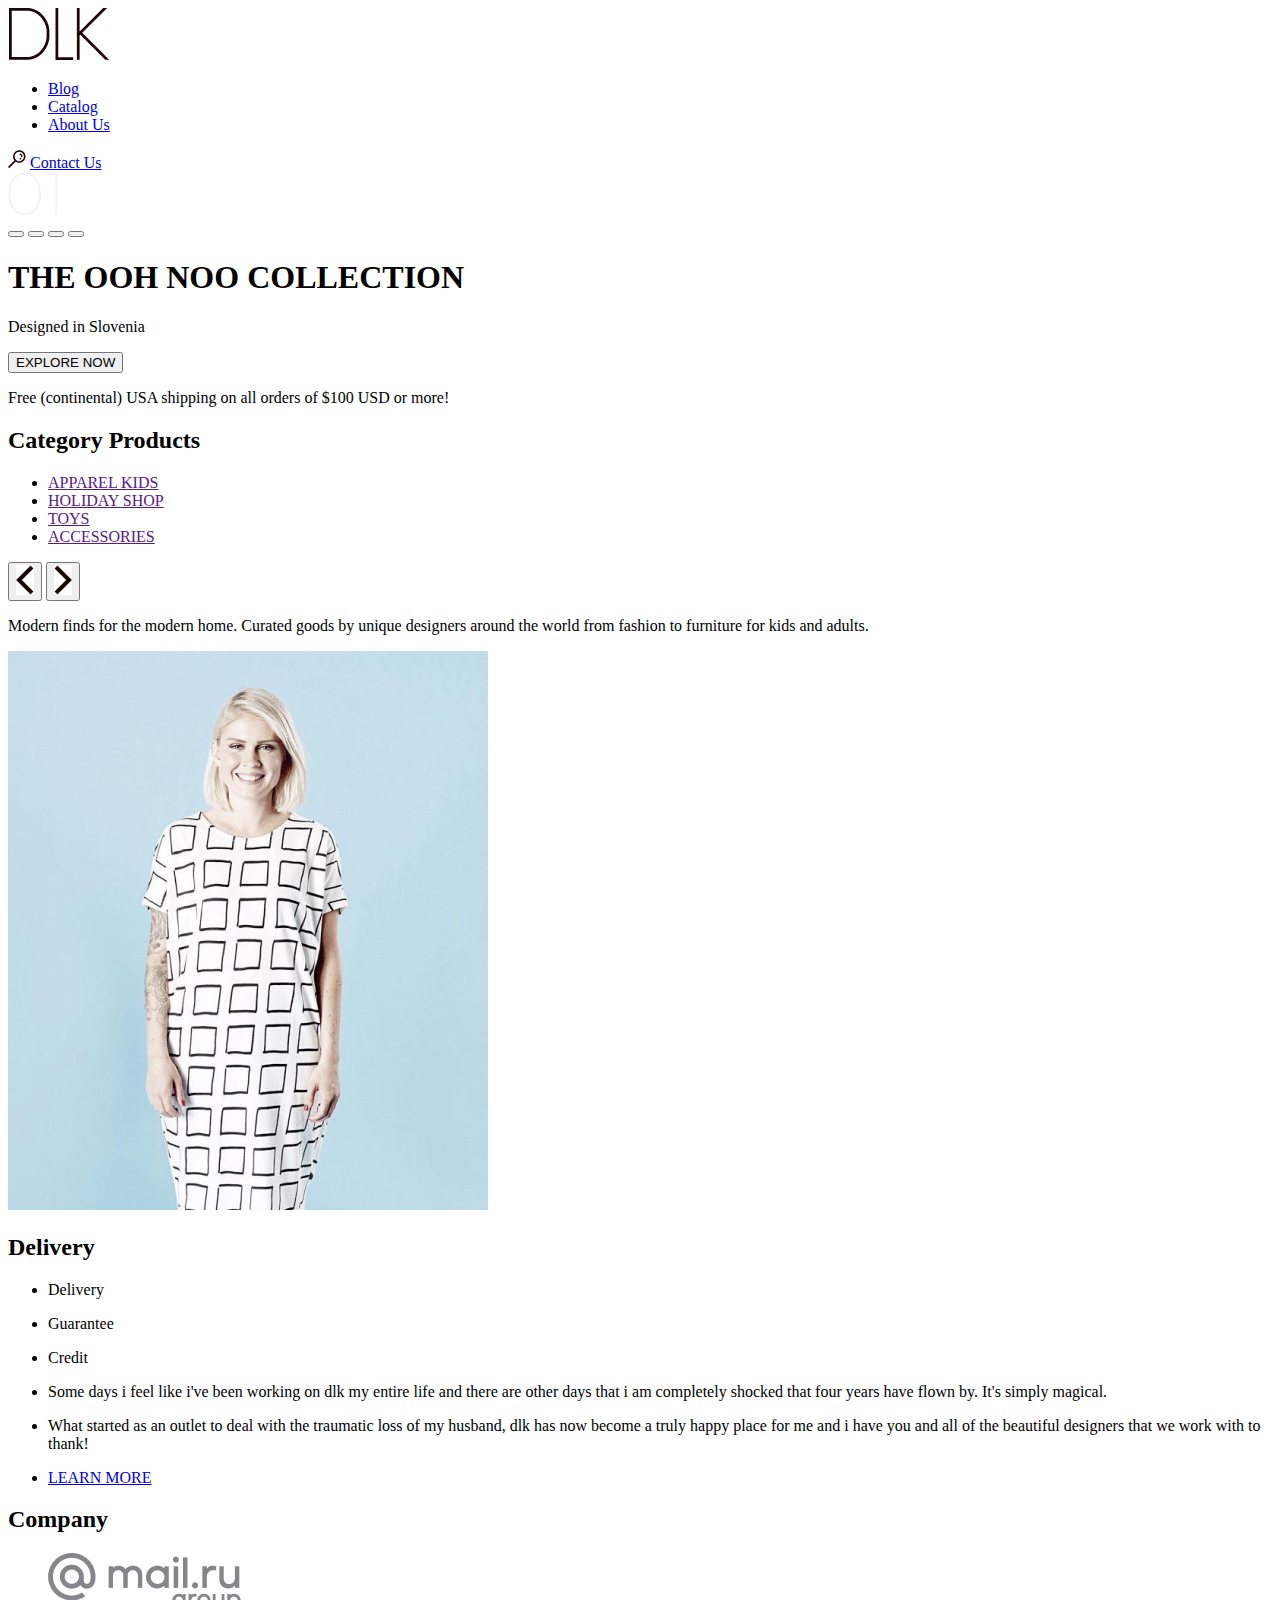
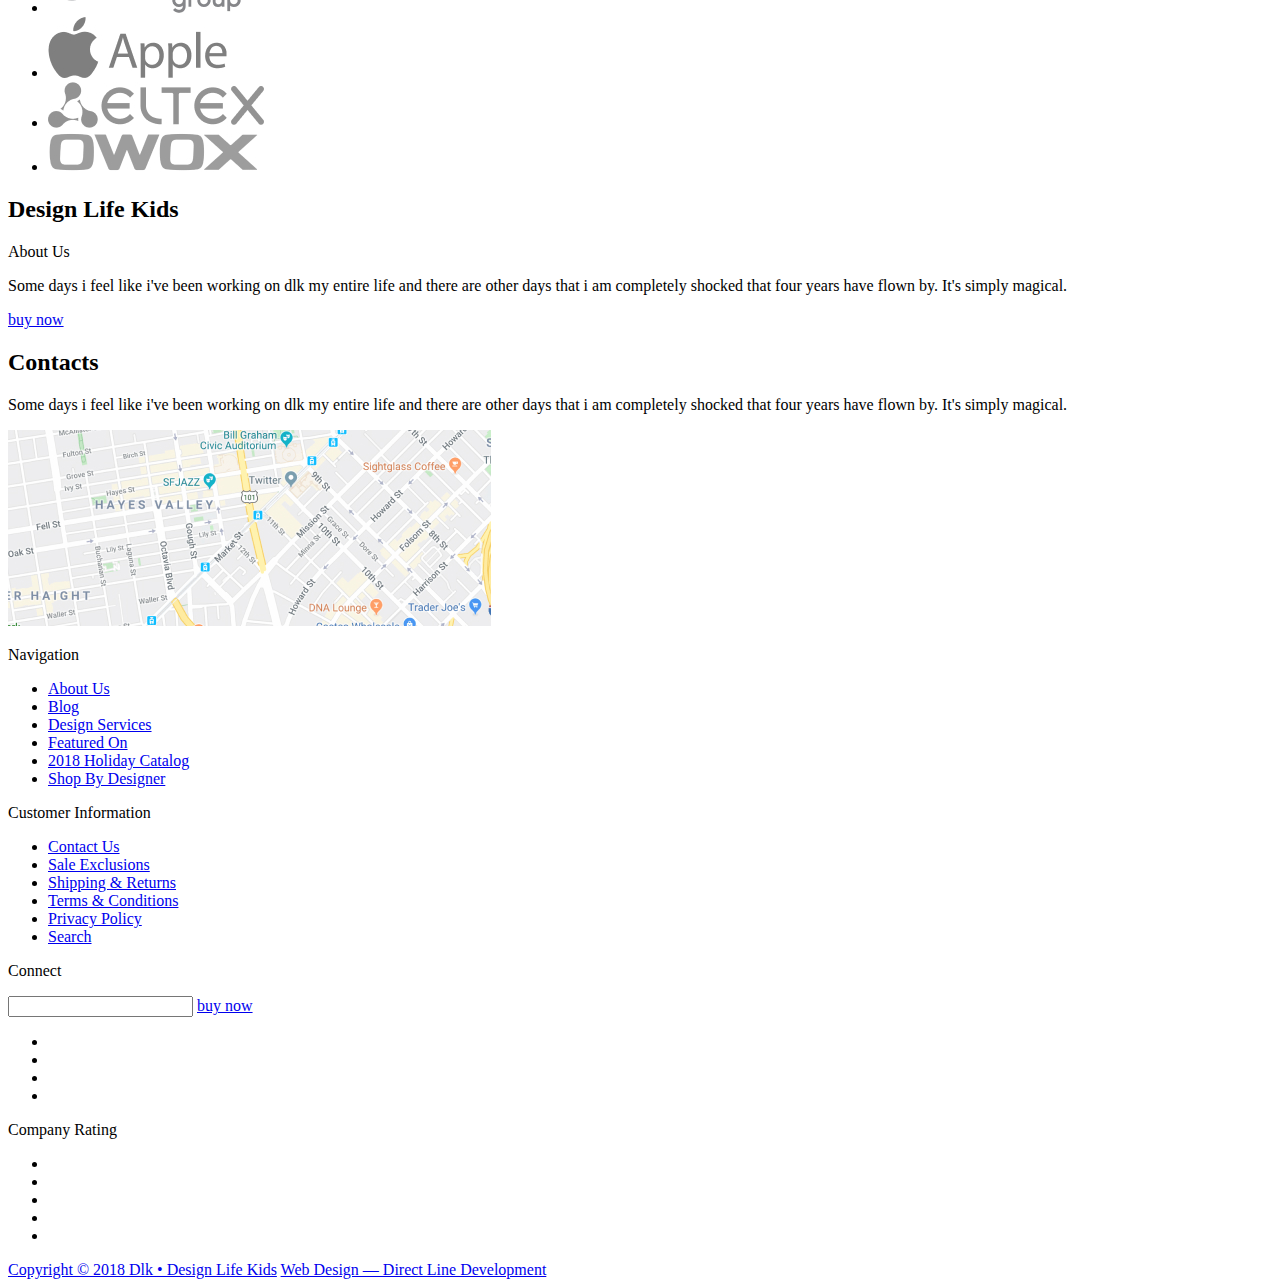
==== index.html @ 4f5c04a7 "Add HW" ====
<!DOCTYPE html>
<html lang="en">
<head>
    <meta charset="UTF-8">
    <meta http-equiv="X-UA-Compatible" content="IE=edge">
    <meta name="viewport" content="width=device-width, initial-scale=1.0">
    <title>Document</title>
</head>
<body>
    <header>
        <img src="images/header/logo.jpg" alt="">
        <nav>
            <ul>
                <li>
                    <a href="#">Blog</a>
                </li>
                <li>
                    <a href="#">Catalog</a>
                </li>
                <li>
                    <a href="#">About Us</a>
                </li>
            </ul>
        </nav>
        <img src="images/header/find.jpg" alt="">
        <a href="#">Contact  Us</a>
    </header>
    <main>
        <section class="banner">
            <img src="images/banner/01.jpg" alt="">
            <div class="rectangule"> 
                <button></button>
                <button></button>
                <button></button>
                <button></button>
            </div>
            <h1>THE OOH NOO COLLECTION</h1>
            <p>Designed in Slovenia</p>
            <button class="button">EXPLORE NOW</button>
            <p>Free (continental) USA shipping on all orders of $100 USD or more!</p>
        </section>
        <section class="slider">
            <h2>Category Products</h2>
            <nav>
                <ul>
                    <li>                       
                        <a href="">APPAREL KIDS</a>
                    </li>
                    <li>
                        <a href="">HOLIDAY SHOP</a>
                    </li>
                    <li>
                        <a href="">TOYS</a>
                    </li>
                    <li>
                        <a href="">ACCESSORIES</a>
                    </li>
                </ul>
            </nav>
            <button><img src="images/categoryproducts/vector1.jpg" alt=""></button>
            <button><img src="images/categoryproducts/vector2.jpg" alt=""></button>
            <p>Modern finds for the modern home.
            Curated goods by unique designers around
            the world from fashion to furniture for kids
            and adults.</p>
        </section>        
        <section class="history">
            <div>
                <img src="images/delivery.jpg" alt="">
                <h2>Delivery</h2>
                <ul>
                    <li>
                        <p>Delivery</p>
                    </li>
                    <li>
                        <p>Guarantee</p>
                    </li>
                    <li>
                        <p>Credit</p>
                    </li>
                    <li>
                        <p>Some days i feel like i've been working 
                            on dlk my entire life and there are other 
                            days that i am completely shocked that four 
                            years have flown by. It's simply magical.</p>
                    </li>
                    <li>
                        <p>What started as an outlet to deal  with 
                            the traumatic loss of my husband, dlk has 
                            now become a truly happy place for me and i 
                            have you and all of the beautiful designers 
                            that we work with to thank!</p>
                    </li>
                    <li>
                        <a href="#" class="button">LEARN MORE</a> 
                    </li>
                </ul>   
            </div>
        </section>               
        <section class="company">
            <h2 class="hidden">Company</h2>
            <ul>
                <li>
                    <img src="images/brand/brand1.jpg" alt="">
                </li>
                <li>
                    <img src="images/brand/brand2.jpg" alt="">
                </li>
                <li>
                    <img src="images/brand/brand3.jpg" alt="">
                </li>
                <li>
                    <img src="images/brand/brand4.jpg" alt="">
                </li>
            </ul>
        </section>       
        <section class="information">
            <div>
                <h2>Design Life Kids</h2>
                <p>About Us</p>
                <p>Some days i feel like i've been working on 
                    dlk my entire life and there are other days 
                    that i am completely shocked that four years 
                    have flown by. It's simply magical.</p>
                <a href="#" class="button">buy now</a>   
            </div>
            <div>
                <h2>Contacts</h2>
                <p>Some days i feel like i've been working on dlk 
                    my entire life and there are other days that i 
                    am completely shocked that four years have flown 
                    by. It's simply magical.</p>
                    <img src="images/map.jpg" alt="">
            </div>
        </section> 
    </main>
    <footer>
        <div>
            <p>Navigation</p>
            <ul>
                <li>
                    <a href="#">About Us</a>
                </li>
                <li>
                    <a href="#">Blog</a>
                </li>
                <li> 
                    <a href="#">Design Services</a>
                </li>
                <li> 
                    <a href="#">Featured On</a>
                </li>
                <li> 
                    <a href="#">2018 Holiday Catalog</a>
                </li>
                <li> 
                    <a href="#">Shop By Designer</a>
                </li>
            </ul>
            <p>Customer Information</p>
            <ul>
                <li> 
                    <a href="#">Contact Us</a>
                </li>
                <li> 
                    <a href="#">Sale Exclusions</a>
                </li>
                <li> 
                    <a href="#">Shipping & Returns</a>
                </li>
                <li> 
                    <a href="#">Terms & Conditions</a>
                </li>
                <li> 
                    <a href="#">Privacy Policy</a>
                </li>
                <li> 
                    <a href="#">Search</a>
                </li>
            </ul>            
            <p>Connect</p>
            <input type="email" name="#" id="#">
            <a href="#" class="button">buy now</a>
            <ul>
                <li>
                    <img src="" alt="">
                </li>
                <li>
                    <img src="" alt="">
                </li>
                <li>
                    <img src="" alt="">
                </li>
                <li>
                    <img src="" alt="">
                </li>
            </ul>
        </div>
        <div>
            <p>Company Rating</p>
            <ul>
                <li>
                    <img src="" alt="">
                </li>
                <li>
                    <img src="" alt="">
                </li>
                <li>
                    <img src="" alt="">
                </li>
                <li>
                    <img src="" alt="">
                </li>
                <li>
                    <img src="" alt="">
                </li>
            </ul>
            <a href="#">Copyright © 2018 Dlk • Design Life Kids</a>
            <a href="#">Web Design — Direct Line Development</a>
        </div>
    </footer>
</body>
</html>
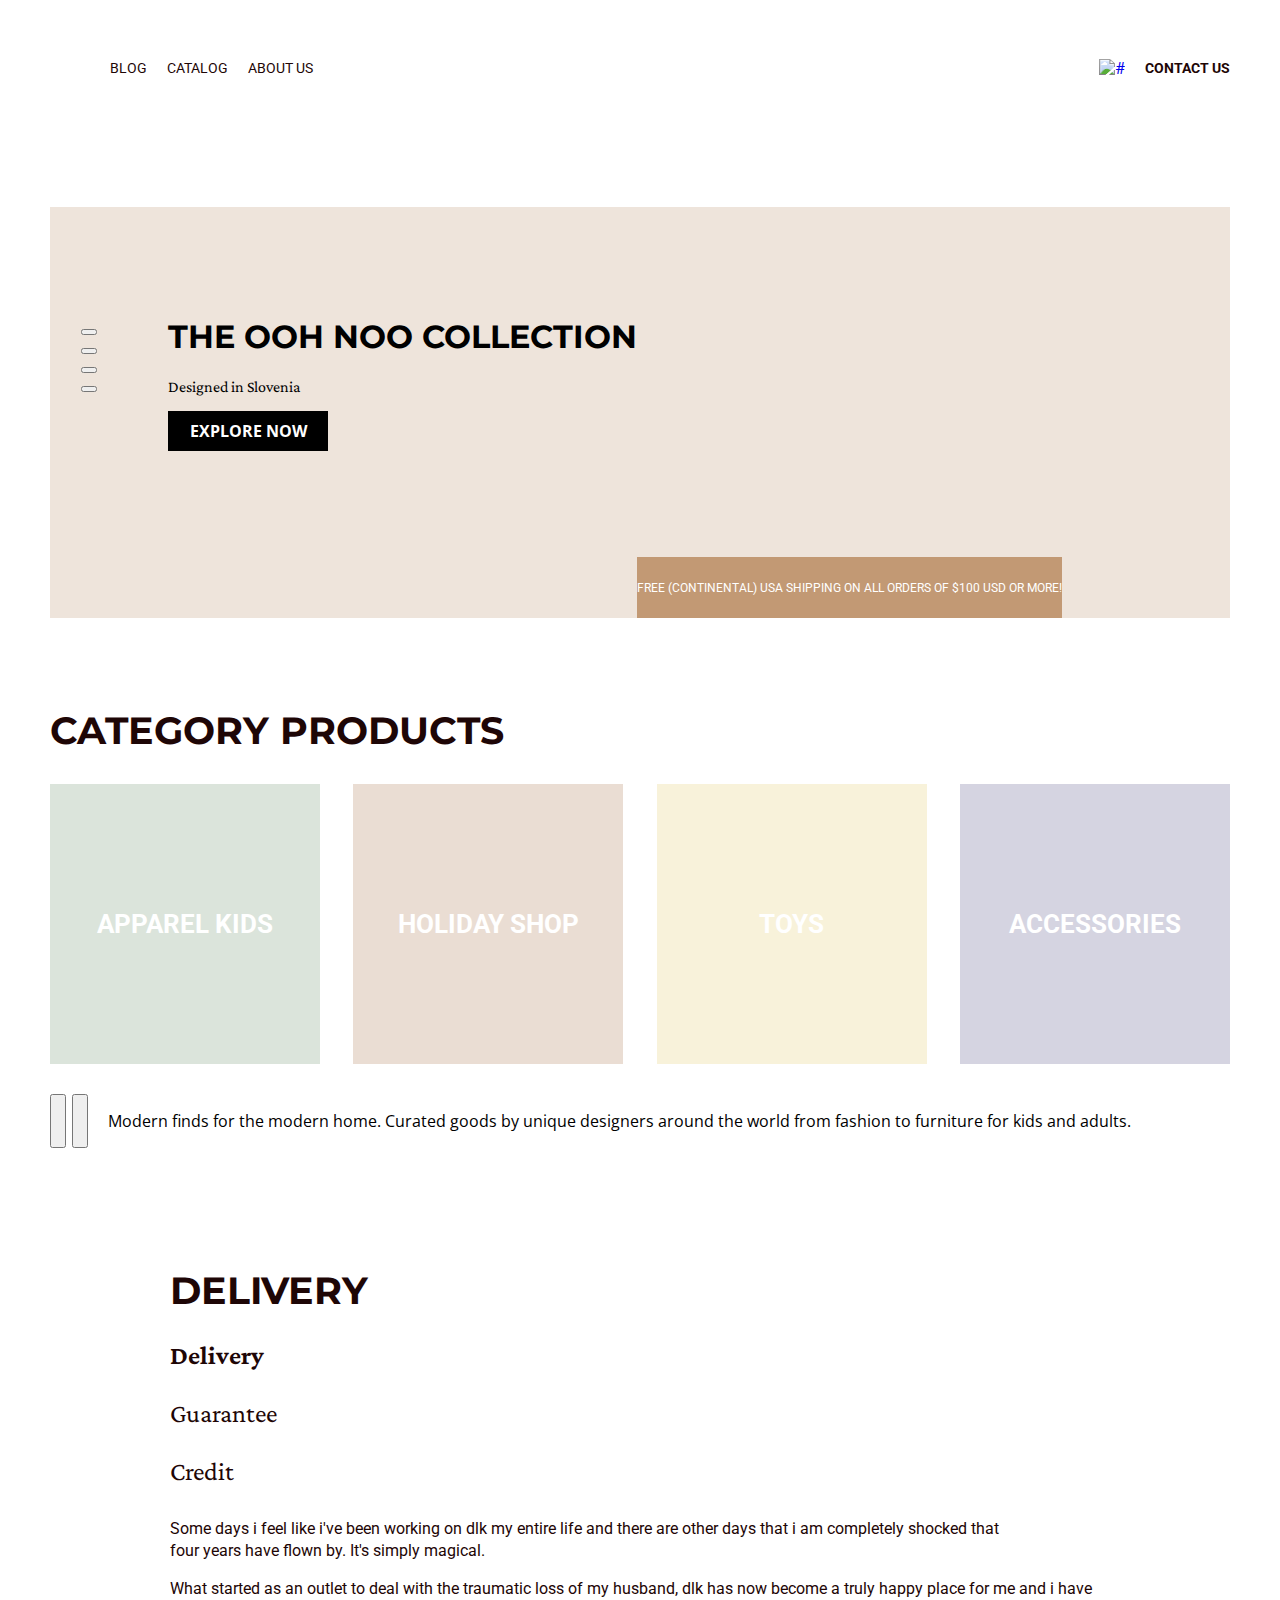
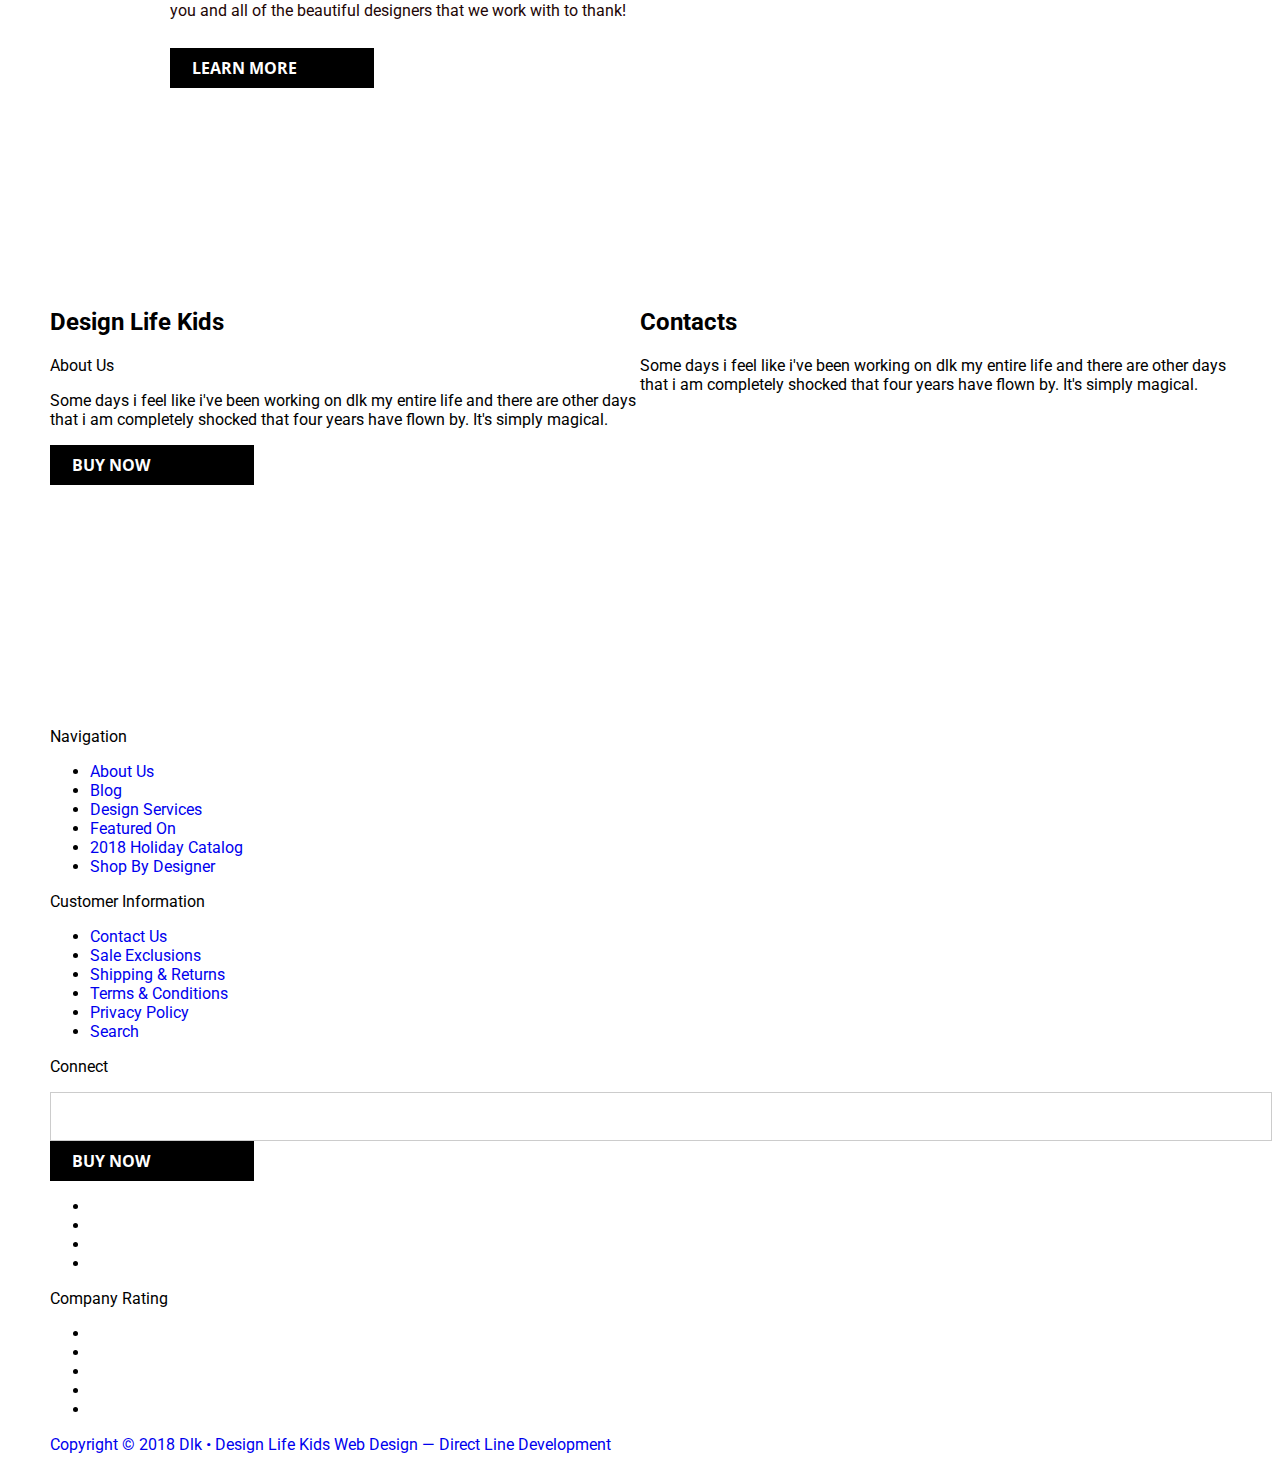
==== commit 18264550: "home10.03.2022" ====
--- a/index.html
+++ b/index.html
@@ -5,86 +5,100 @@
     <meta http-equiv="X-UA-Compatible" content="IE=edge">
     <meta name="viewport" content="width=device-width, initial-scale=1.0">
     <title>Document</title>
+    <link rel="preconnect" href="https://fonts.googleapis.com">
+    <link rel="preconnect" href="https://fonts.gstatic.com" crossorigin>
+    <link href="https://fonts.googleapis.com/css2?family=Crimson+Pro:ital,wght@1,400;1,700&family=Montserrat:wght@600;700&family=Open+Sans:wght@400;700&family=Roboto&display=swap" rel="stylesheet">
+    <link rel="stylesheet" href="css/common.css">
+    <link rel="stylesheet" href="css/style.css">
 </head>
 <body>
-    <header>
-        <img src="images/header/logo.jpg" alt="">
+    <header class="header container">
+        <img src="images/header/logo.png" alt="">
         <nav>
-            <ul>
-                <li>
-                    <a href="#">Blog</a>
-                </li>
-                <li>
-                    <a href="#">Catalog</a>
-                </li>
-                <li>
-                    <a href="#">About Us</a>
+            <ul class="header__nav undotted">
+                <li>
+                    <a href="blog.html" class="header__link-1">Blog</a>
+                </li>
+                <li>
+                    <a href="catalog.html" class="header__link-1">Catalog</a>
+                </li>
+                <li>
+                    <a href="#" class="header__link-1">About Us</a>
                 </li>
             </ul>
         </nav>
-        <img src="images/header/find.jpg" alt="">
-        <a href="#">Contact  Us</a>
+        <a href="#"><img src="images/header/search.png" alt="#" class="header__look"></a>
+        <a href="contact.html" class="header__link-2">Contact  Us</a>
     </header>
-    <main>
+
+    <main class="container">
         <section class="banner">
-            <img src="images/banner/01.jpg" alt="">
-            <div class="rectangule"> 
-                <button></button>
-                <button></button>
-                <button></button>
-                <button></button>
-            </div>
-            <h1>THE OOH NOO COLLECTION</h1>
-            <p>Designed in Slovenia</p>
-            <button class="button">EXPLORE NOW</button>
-            <p>Free (continental) USA shipping on all orders of $100 USD or more!</p>
-        </section>
-        <section class="slider">
-            <h2>Category Products</h2>
             <nav>
-                <ul>
-                    <li>                       
-                        <a href="">APPAREL KIDS</a>
-                    </li>
-                    <li>
-                        <a href="">HOLIDAY SHOP</a>
-                    </li>
-                    <li>
-                        <a href="">TOYS</a>
-                    </li>
-                    <li>
-                        <a href="">ACCESSORIES</a>
-                    </li>
+                <ul class='banner__nav undotted'>
+                    <li><button class="header__button-1"></button></li>
+                    <li><button class="header__button-1"></button></li>
+                    <li><button class="header__button-1"></button></li>
+                    <li><button class="header__button-1"></button></li>
                 </ul>
             </nav>
-            <button><img src="images/categoryproducts/vector1.jpg" alt=""></button>
-            <button><img src="images/categoryproducts/vector2.jpg" alt=""></button>
-            <p>Modern finds for the modern home.
-            Curated goods by unique designers around
-            the world from fashion to furniture for kids
-            and adults.</p>
-        </section>        
+            <div class="banner__front">
+                <h1 class="banner_title">THE OOH NOO COLLECTION</h1>
+                <p class="banner_text">Designed in Slovenia</p>
+                <button class="button">EXPLORE NOW</button>
+            </div>
+            <div class=banner__info>
+                <p>Free (continental) USA shipping on all orders of $100 USD or more!</p>
+            </div>
+            <img src="images/index/banner/monster.png" alt="">
+        </section>
+        <section class="categories">
+            <h2 class="categories__title">Category Products</h2>
+            <nav>
+                <ul class="categories__nav undotted">
+                    <li class="categories__item1">                       
+                        <a href="">APPAREL KIDS</a>
+                    </li>
+                    <li class="categories__item2">
+                        <a href="">HOLIDAY SHOP</a>
+                    </li>
+                    <li class="categories__item3">
+                        <a href="">TOYS</a>
+                    </li>
+                    <li class="categories__item4">
+                        <a href="">ACCESSORIES</a>
+                    </li>
+                </ul>
+            </nav>
+            <div class='categories__button'>
+                <button class='categories_button1'><img src="" alt=""></button>
+                <button class='categories_button1'><img src="" alt=""></button>
+                <p class='categories_text'>Modern finds for the modern home.
+                Curated goods by unique designers around
+                the world from fashion to furniture for kids
+                and adults.</p>
+            </div>
+        </section>
         <section class="history">
-            <div>
-                <img src="images/delivery.jpg" alt="">
-                <h2>Delivery</h2>
-                <ul>
-                    <li>
+            <img src="images/delivery/women.jpg" alt="">
+            <div class="history__text">
+                <h2 class="history_h1">Delivery</h2>
+                <ul class="undotted">
+                    <li class="histore_brief1">
                         <p>Delivery</p>
                     </li>
-                    <li>
+                    <li class="histore_brief">
                         <p>Guarantee</p>
                     </li>
-                    <li>
+                    <li class="histore_brief">
                         <p>Credit</p>
                     </li>
-                    <li>
+                    <li class="histore_text1">
                         <p>Some days i feel like i've been working 
                             on dlk my entire life and there are other 
                             days that i am completely shocked that four 
                             years have flown by. It's simply magical.</p>
                     </li>
-                    <li>
+                    <li class="histore_text2">
                         <p>What started as an outlet to deal  with 
                             the traumatic loss of my husband, dlk has 
                             now become a truly happy place for me and i 
@@ -96,24 +110,24 @@
                     </li>
                 </ul>   
             </div>
-        </section>               
+        </section>                       
         <section class="company">
             <h2 class="hidden">Company</h2>
-            <ul>
-                <li>
-                    <img src="images/brand/brand1.jpg" alt="">
-                </li>
-                <li>
-                    <img src="images/brand/brand2.jpg" alt="">
-                </li>
-                <li>
-                    <img src="images/brand/brand3.jpg" alt="">
-                </li>
-                <li>
-                    <img src="images/brand/brand4.jpg" alt="">
-                </li>
-            </ul>
-        </section>       
+            <ul class=" company_li undotted">
+                <li>
+                    <img src="images/company/brand1.png" alt="">
+                </li>
+                <li>
+                    <img src="images/company/brand2.png" alt="">
+                </li>
+                <li>
+                    <img src="images/company/brand3.png" alt="">
+                </li>
+                <li>
+                    <img src="images/company/brand4.png" alt="">
+                </li>
+            </ul>
+        </section>
         <section class="information">
             <div>
                 <h2>Design Life Kids</h2>
@@ -130,11 +144,10 @@
                     my entire life and there are other days that i 
                     am completely shocked that four years have flown 
                     by. It's simply magical.</p>
-                    <img src="images/map.jpg" alt="">
             </div>
         </section> 
     </main>
-    <footer>
+    <footer class="container">
         <div>
             <p>Navigation</p>
             <ul>
--- a/css/common.css
+++ b/css/common.css
@@ -0,0 +1,225 @@
+/*Шривт для всего наборного шрифта на всей странице, лекция 4, где то в начале, 
+сайт: https://fonts.google.com/specimen/Robotohttps://fonts.google.com/specimen/Roboto , 
+смотрим всё что нужно выбираем и добавляем html d html, а графу css в css, в (*) - в основном 
+текст наборного шрифта, а в классы отдельные индивидумы  */
+* {
+    font-family: 'Roboto', sans-serif;
+}
+
+/* выравнивает всё по середине, на определённом растоянии*/
+.container {
+    max-width: 1180px;
+    width: 100%;
+    margin: 0 auto;
+}
+
+/* на сылках убрать подчёркивания */
+a {
+    text-decoration: none;
+}
+
+/* списки (liшки) без точек и вообще оформление списков */
+.undotted {
+    list-style-type: none;
+    padding: 0;
+    margin: 0;
+}
+
+
+  /* button */
+.button {
+    font-family: 'Open Sans', sans-serif;
+    font-weight: bold;
+    font-size: 16px;
+    line-height: 22px;
+    text-transform: uppercase;
+    color: #FFFFFF;
+    background: #000000;
+    display: flex;
+    padding: 9px 22px;
+    max-width: 160px;
+    text-align: center;
+    text-decoration: none;
+    border: none;
+    cursor: pointer;
+    width: 100%;
+    white-space: nowrap;
+}
+
+.button:hover {
+    background: #C29974;
+}
+
+.button:active {
+    background: #CFAF91;
+}
+
+.button:disabled {
+    background: #C7C1C1;
+}
+
+
+
+
+/* header */
+.header {
+    display: flex;
+    align-items: center;
+    padding: 50px 0 40px;
+}
+
+.header nav {
+    margin: 0 auto 0 60px;
+}
+
+.header__nav {
+    display: flex;
+}
+
+.header__link-1, 
+.header__link-2 {
+    font-size: 14px;
+    line-height: 19px;
+    color: #1E0606;
+    text-transform: uppercase;
+}
+
+.header__link-1 {
+    margin-right: 20px;
+}
+
+.header__link-2 {
+    margin-left: 20px;
+    font-weight: bold;
+}
+
+
+
+
+
+
+
+
+
+
+
+
+
+/* breadcrumb */
+.breadcrumbs {
+    padding: 15px 110px;
+    background-color: #fff;
+}
+
+.breadcrumbs li {
+    display: inline;
+    font-size: 18px;
+}
+
+.breadcrumbs li {
+    font-family: Crimson Text;
+    font-style: italic;
+    font-weight: normal;
+    font-size: 20px;
+    line-height: 25px;
+    text-transform: capitalize;
+    color: #8f8383;
+}
+
+.breadcrumbs li a {
+    font-family: Crimson Text;
+    font-style: italic;
+    font-weight: normal;
+    font-size: 20px;
+    line-height: 25px;
+    color: #1E0606;
+    text-decoration: none;
+}
+
+
+
+
+
+
+
+
+
+/* CONTACT */
+.undotted {
+    list-style-type: none;
+    padding: 0;
+    margin: 0;
+}
+
+.hidden {
+    font-size: 0;
+    line-height: 0;
+}
+
+fieldset {
+    border: none;
+    padding: 0;
+    margin: 0;
+}
+
+input,
+textarea {
+    border: 1px solid #cccccc;
+    background: transparent;
+    font-size: 18px;
+    line-height: 25px;  
+    padding: 11px 20px;
+    resize: none;
+    width: 100%;
+}
+
+label {
+    font-size: 14px;
+    line-height: 19px;
+    color: #1E0606;
+    margin-bottom: 3px;
+}
+
+.input-color::placeholder {
+    color: #1E0606;
+}
+
+.field_2-column {
+    display: flex;
+    justify-content: space-between;
+}
+
+.field_2-column .label-wrapper input {
+    max-width: 200px;
+}
+
+.label-wrapper {
+    display: flex;
+    flex-direction: column;
+}
+
+input[type="checbox"] {
+    display: none;
+}
+
+.checkbox__list {
+    display: flex;
+    margin: 20px 0;
+}    
+
+.checkbox-label {
+    padding-left: 35px;
+    margin-right: 20px;
+    position: relative;
+}
+
+.checkbox-label:before {
+    content: '';
+    display: block;
+    position: absolute;
+    width: 19px;
+    height: 19px;
+    border: 2px solid #C29974;
+    background: transparent;
+}
+
--- a/css/style.css
+++ b/css/style.css
@@ -0,0 +1,195 @@
+/* баннер */
+.banner {
+    background: #EEE4DB;
+    z-index: 1;
+    margin-top: 89px;
+    height: 411px;
+    display: flex;
+    align-items: flex-start;
+}
+
+.banner__nav {
+    padding-left: 31px;
+    padding-top: 110px;
+}
+.banner__front {
+    padding-left: 71px;
+    padding-top: 89px;
+    z-index: 2;
+}
+
+.banner_title {
+    font-family: 'Montserrat', sans-serif;
+}
+
+.banner_text {
+    font-family: 'Crimson Pro', serif;
+}
+
+.banner img {
+    align-self: flex-end;
+    justify-content: flex-end;
+    padding-bottom: 10px;
+    padding-right: 100px;
+    z-index: 3;
+}
+
+.banner__nav {
+    border: none;
+    background: none;
+}
+
+.banner__info {
+    font-family: 'Open Sans', sans-serif;
+    align-self: flex-end;
+    justify-content: center;
+    background: #c29974;
+    height: 39px;
+    left: 110px;
+    color: #FFFFFF;
+    font-size: 12px;
+    line-height: 16px;
+    text-align: center;
+    text-transform: uppercase;
+    padding: 11px 0 11px;
+    z-index: 4;
+}
+
+/* категории продуктов */
+
+.categories__title {
+    font-family: 'Montserrat', sans-serif;
+    font-weight: bold;
+    font-size: 38px;
+    line-height: 46px;
+    text-transform: uppercase;
+    color: #1E0606;
+    margin: 90px 0 30px;
+}
+
+.categories__nav {
+    display: flex;
+    justify-content: space-between;
+    margin-bottom: 30px;
+}
+
+.categories__nav li{
+    font-family: 'Montserrat', sans-serif;
+    height: 280px;
+    width: 270px;
+    display: flex;
+    justify-content: center;
+    align-items: center;
+}
+
+.categories__nav a{
+    padding: 15%;
+    font-weight: bold;
+    font-size: 26px;
+    line-height: 32px;
+    text-align: center;
+    text-transform: uppercase;
+    color: #FFFFFF;
+}
+
+.categories__item1 {
+    background: url('../images/index/category/catrgory1.png') center no-repeat #DBE4DB;
+}
+
+.categories__item2 {
+    background: url('../images/index/category/catrgory2.png') center no-repeat #EADDD3;
+}
+
+.categories__item3 {
+    background: url('../images/index/category/catrgory3.png') center no-repeat #F8F2DA;
+}
+
+.categories__item4 {
+    background: url('../images/index/category/catrgory4.png') center no-repeat #D5D4E1;
+}
+
+.categories__button {
+    display: flex;
+    justify-content: flex-start;
+    margin-bottom: 90px;
+}
+
+.categories_button1 {
+    margin-right: 6px;
+}
+
+.categories_text {
+    font-family: 'Open Sans', sans-serif;
+    margin-left: 14px;
+}
+
+/* История */
+.history {
+    display: flex;
+    justify-content: flex-start;
+    margin-bottom: 90px;
+}
+
+.history__text {
+    font-family: 'Open Sans', sans-serif;
+    margin-left: 120px;
+}
+
+.history_h1 {
+    font-family: 'Montserrat', sans-serif;
+    font-weight: bold;
+    font-size: 38px;
+    line-height: 46px;
+    text-transform: uppercase;
+    color: #1E0606;
+    margin-top: 30px;
+    margin-bottom: 17px;
+}
+
+.histore_brief p,
+.histore_brief1 p {
+    font-family: 'Crimson Pro', serif;
+    font-weight: normal;
+    font-size: 26px;
+    line-height: 32px;
+    color: #1E0606;
+    margin-bottom: 22px;
+}
+
+.histore_brief1 p{
+    font-weight: bold
+}
+
+.histore_text1,
+.histore_text2 {
+    font-weight: normal;
+    font-size: 16px;
+    line-height: 22px;
+    color: #1E0606;
+    
+}
+
+.histore_text1 {
+    margin-top: 30px;
+    padding: 0 21% 0 0;
+}
+
+.histore_text2 {
+    margin-top: 15px;
+    margin-bottom: 26px;
+    padding: 0 135px 0 0;
+}
+
+/* компании */
+.company_li {
+    display: flex;
+    justify-content: space-between;
+    margin-bottom: 91px;
+}
+
+/* информация */
+.information {
+    display: flex;
+    justify-content: space-between;
+    margin-bottom: 242px;
+}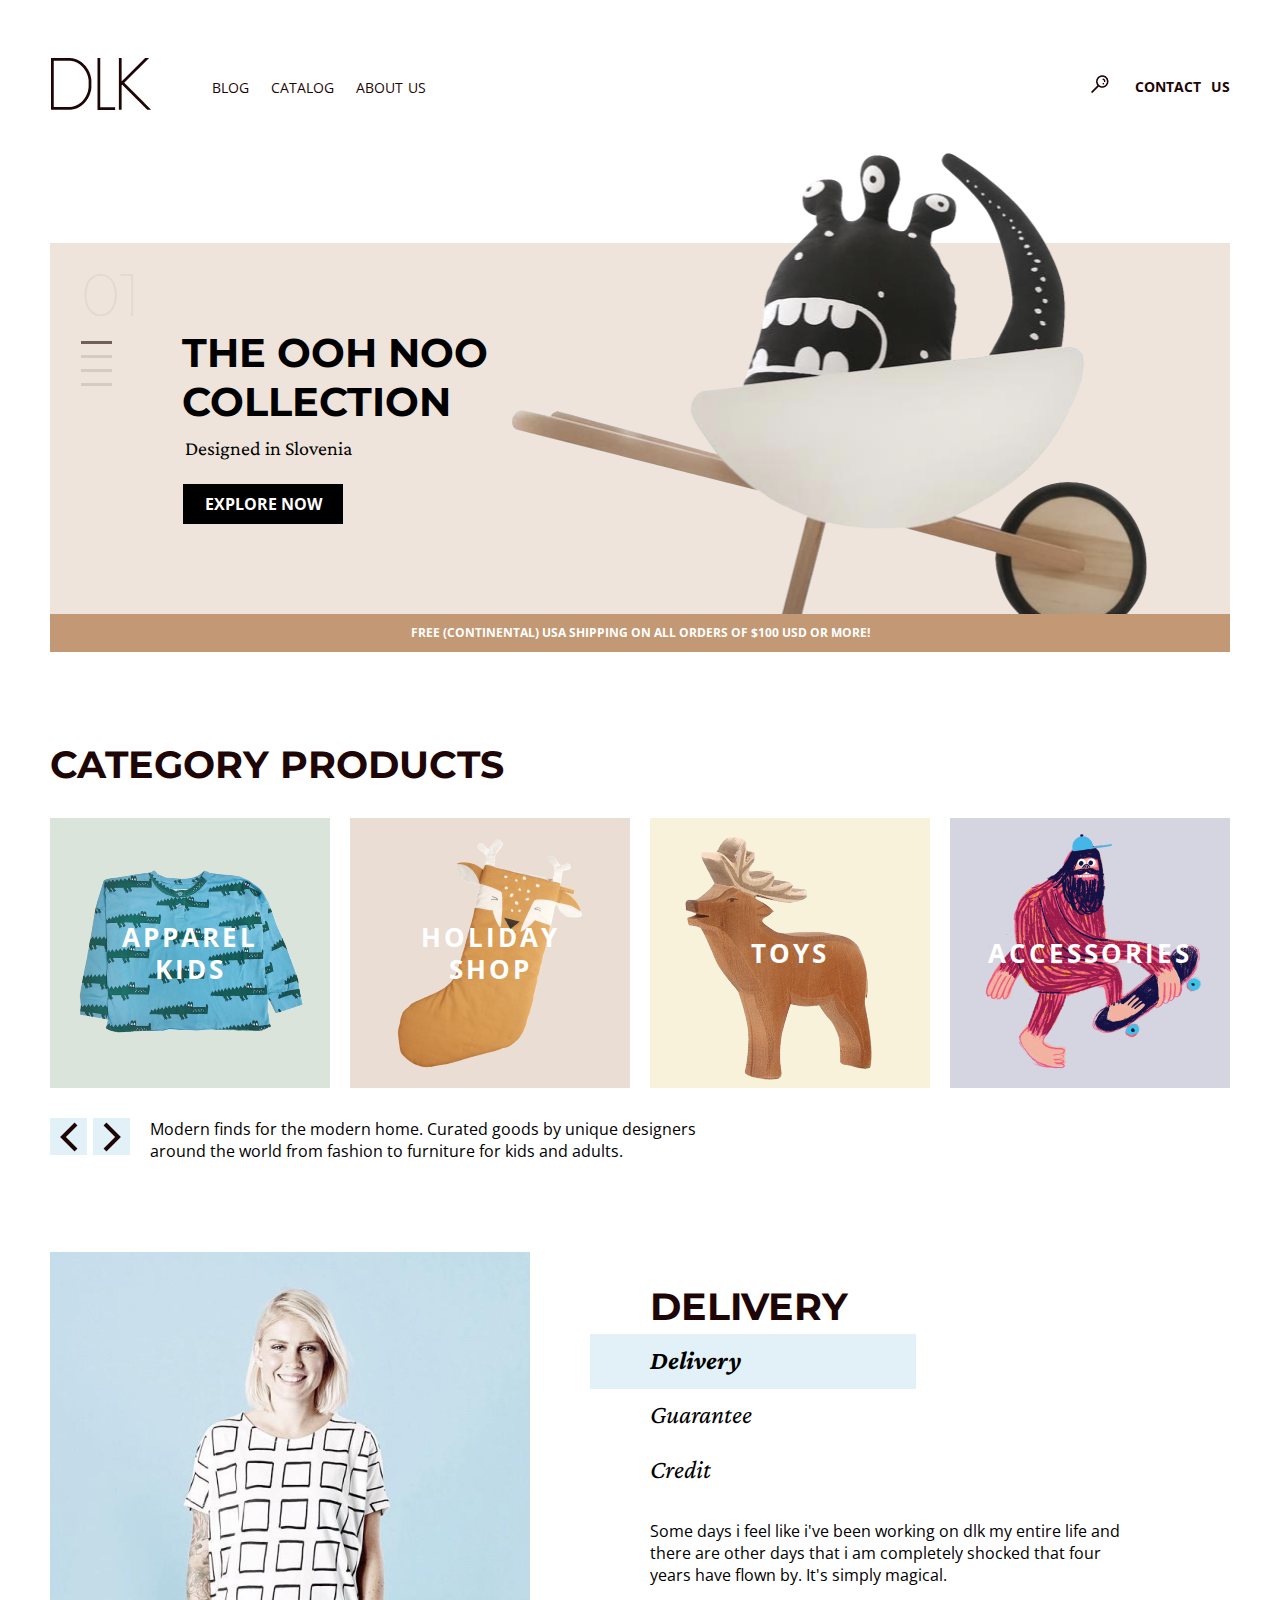
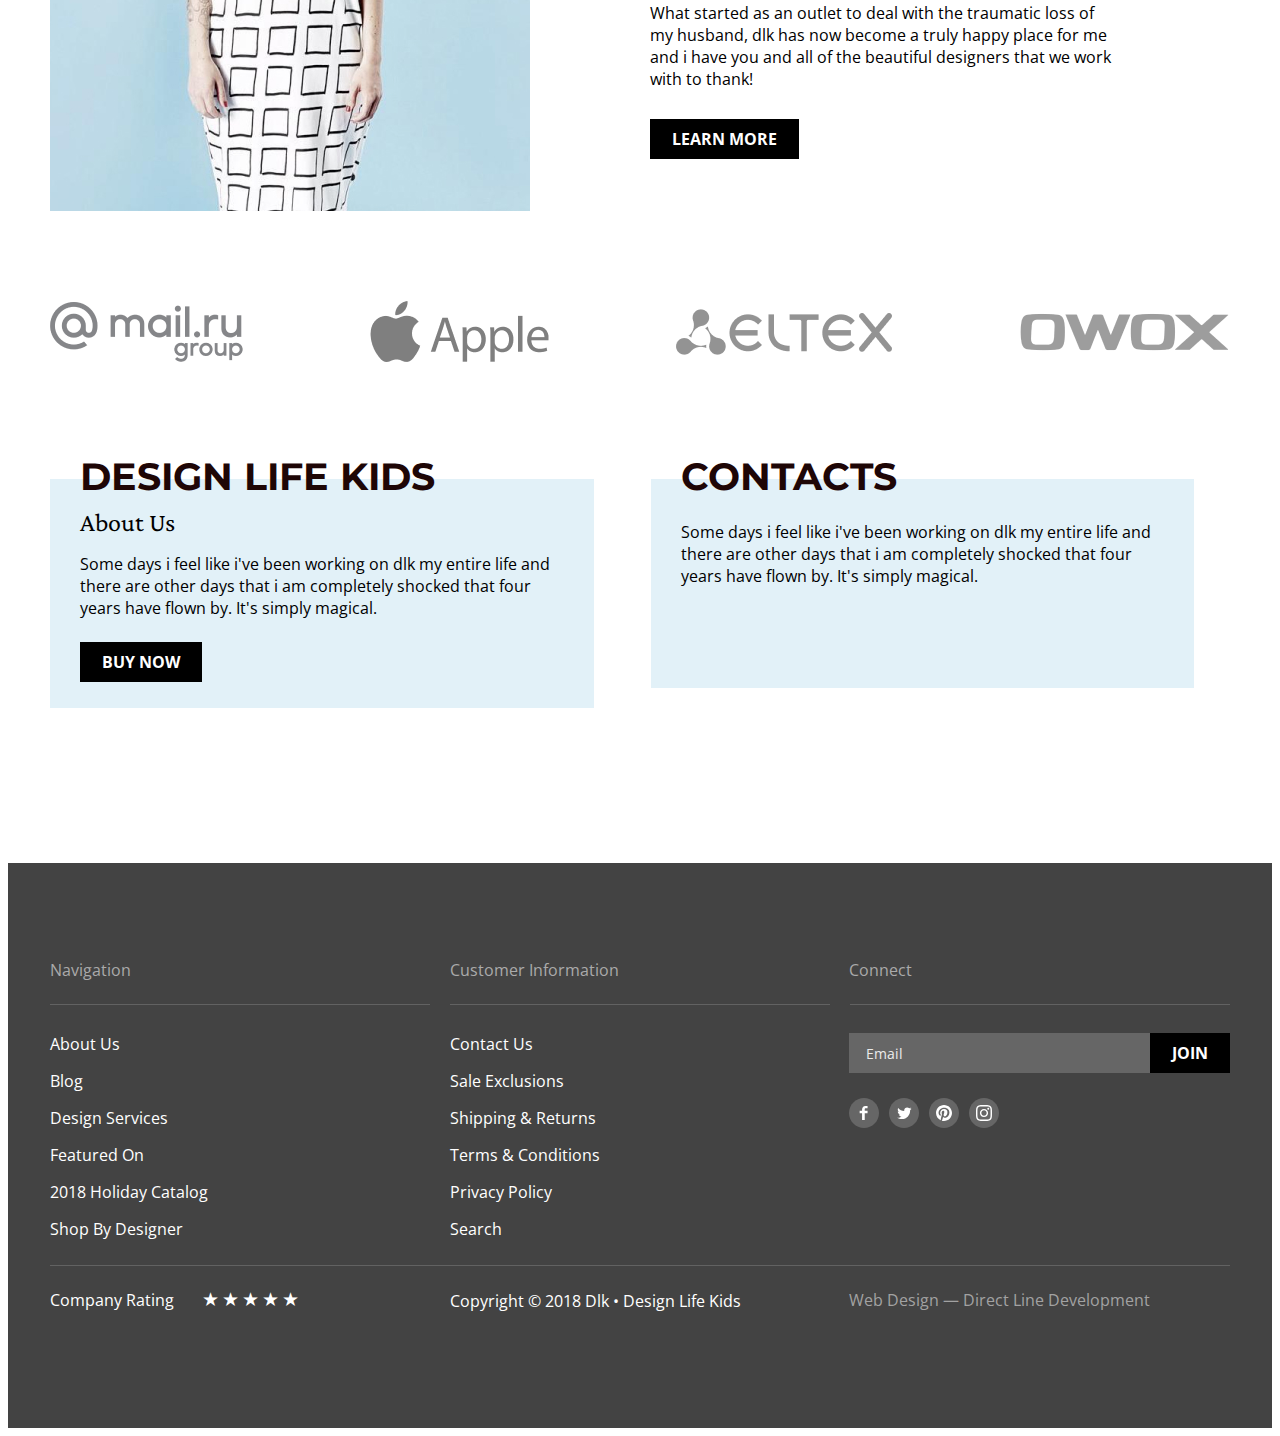
==== commit 5e74cbb5: "Merge c69eb7f8b448dbb25859d3a23e6683758873ffed into 8cb90f035a0c9c24449aa9dc611a00538aff4d84" ====
--- a/index.html
+++ b/index.html
@@ -4,16 +4,16 @@
     <meta charset="UTF-8">
     <meta http-equiv="X-UA-Compatible" content="IE=edge">
     <meta name="viewport" content="width=device-width, initial-scale=1.0">
-    <title>Document</title>
+    <title>Main</title>
     <link rel="preconnect" href="https://fonts.googleapis.com">
     <link rel="preconnect" href="https://fonts.gstatic.com" crossorigin>
-    <link href="https://fonts.googleapis.com/css2?family=Crimson+Pro:ital,wght@1,400;1,700&family=Montserrat:wght@600;700&family=Open+Sans:wght@400;700&family=Roboto&display=swap" rel="stylesheet">
+    <link href="https://fonts.googleapis.com/css2?family=Crimson+Pro:ital,wght@1,400;1,700&family=Montserrat:wght@200;600;700&family=Open+Sans:wght@400;700&family=Roboto&display=swap" rel="stylesheet">
     <link rel="stylesheet" href="css/common.css">
     <link rel="stylesheet" href="css/style.css">
 </head>
 <body>
-    <header class="header container">
-        <img src="images/header/logo.png" alt="">
+    <header class="header container">           
+        <a href="index.html" class="header__img"><img src="images/header/logo.png" alt=""></a>
         <nav>
             <ul class="header__nav undotted">
                 <li>
@@ -27,210 +27,289 @@
                 </li>
             </ul>
         </nav>
-        <a href="#"><img src="images/header/search.png" alt="#" class="header__look"></a>
+        <a href="#" class="header__img"><img src="images/header/search.png" alt="#" class="header__look"></a>
         <a href="contact.html" class="header__link-2">Contact  Us</a>
     </header>
-
     <main class="container">
-        <section class="banner">
-            <nav>
-                <ul class='banner__nav undotted'>
-                    <li><button class="header__button-1"></button></li>
-                    <li><button class="header__button-1"></button></li>
-                    <li><button class="header__button-1"></button></li>
-                    <li><button class="header__button-1"></button></li>
-                </ul>
-            </nav>
-            <div class="banner__front">
-                <h1 class="banner_title">THE OOH NOO COLLECTION</h1>
-                <p class="banner_text">Designed in Slovenia</p>
-                <button class="button">EXPLORE NOW</button>
-            </div>
-            <div class=banner__info>
-                <p>Free (continental) USA shipping on all orders of $100 USD or more!</p>
-            </div>
-            <img src="images/index/banner/monster.png" alt="">
+        <section>
+            <div class="banner">
+                <div class="banner__shift">
+                    <p class="banner__namber">01</p>
+                    <button class="banner__rectangle banner__active"></button>
+                    <button class="banner__rectangle"></button>
+                    <button class="banner__rectangle"></button>
+                    <button class="banner__rectangle"></button>
+                </div>
+                <div>
+                    <h1 class="banner__h1">THE OOH NOO COLLECTION</h1>
+                    <p class="banner__text">Designed in Slovenia</p>
+                    <button type="button" class="banner__button button">EXPLORE NOW</button>
+                </div>
+                <img class="banner__img" src="images/index/banner/monster.png" alt="monster">
+            </div>
+            <p class="banner__info">Free (continental) USA shipping on all orders of $100 USD or more!</p>
         </section>
         <section class="categories">
-            <h2 class="categories__title">Category Products</h2>
-            <nav>
-                <ul class="categories__nav undotted">
-                    <li class="categories__item1">                       
-                        <a href="">APPAREL KIDS</a>
-                    </li>
-                    <li class="categories__item2">
-                        <a href="">HOLIDAY SHOP</a>
-                    </li>
-                    <li class="categories__item3">
-                        <a href="">TOYS</a>
-                    </li>
-                    <li class="categories__item4">
-                        <a href="">ACCESSORIES</a>
-                    </li>
-                </ul>
-            </nav>
-            <div class='categories__button'>
-                <button class='categories_button1'><img src="" alt=""></button>
-                <button class='categories_button1'><img src="" alt=""></button>
-                <p class='categories_text'>Modern finds for the modern home.
+            <a href="catalog.html"><h2 class="categories__title main-h2">Category Products</h2></a>
+            <ul class=" categories__ul">
+                <li class="categories__item1">                       
+                    <a class="categories__line" href="#">APPAREL KIDS</a>
+                </li>
+                <li class="categories__item2">
+                    <a class="categories__line" href="#">HOLIDAY SHOP</a>
+                </li>
+                <li class="categories__item3">
+                    <a class="categories__line" href="toys.html">TOYS</a>
+                </li>
+                <li class="categories__item4">
+                    <a class="categories__line" href="#">ACCESSORIES</a>
+                </li>
+            </ul>
+            <div class='categories__leaf'>
+                <button class='categories__button'><img src="images/index/category-vector/vector-l.png" alt="vector-left"></button>
+                <button class='categories__button'><img src="images/index/category-vector/vector-r.png" alt="vector-right"></button>
+                <p class='categories__text'>Modern finds for the modern home.
                 Curated goods by unique designers around
                 the world from fashion to furniture for kids
                 and adults.</p>
             </div>
         </section>
         <section class="history">
-            <img src="images/delivery/women.jpg" alt="">
-            <div class="history__text">
-                <h2 class="history_h1">Delivery</h2>
-                <ul class="undotted">
-                    <li class="histore_brief1">
-                        <p>Delivery</p>
-                    </li>
-                    <li class="histore_brief">
-                        <p>Guarantee</p>
-                    </li>
-                    <li class="histore_brief">
-                        <p>Credit</p>
-                    </li>
-                    <li class="histore_text1">
-                        <p>Some days i feel like i've been working 
-                            on dlk my entire life and there are other 
-                            days that i am completely shocked that four 
-                            years have flown by. It's simply magical.</p>
-                    </li>
-                    <li class="histore_text2">
-                        <p>What started as an outlet to deal  with 
-                            the traumatic loss of my husband, dlk has 
-                            now become a truly happy place for me and i 
-                            have you and all of the beautiful designers 
-                            that we work with to thank!</p>
-                    </li>
-                    <li>
-                        <a href="#" class="button">LEARN MORE</a> 
-                    </li>
-                </ul>   
-            </div>
-        </section>                       
+            <img class="history__img" src="images/delivery/women.jpg" alt="women" width="480" height="559">
+            <div class="history__info">
+                <h2 class="history__title main-h2">Delivery</h2>
+                <ul class="history__text">
+                    <li class="histore__brief-1">
+                        <button class="histore__button histore__button-active">Delivery</button>
+                    </li>
+                    <li class="histore__brief-2">
+                        <button class="histore__button">Guarantee</button>
+                    </li>
+                    <li class="histore__brief-3">
+                        <button class="histore__button">Credit</button>
+                    </li>
+                </ul>    
+                <p class="histore__text1">Some days i feel like i've been working 
+                    on dlk my entire life and there are other 
+                    days that i am completely shocked that four 
+                    years have flown by. It's simply magical.</p>
+                <p class="histore__text2">What started as an outlet to deal  with 
+                    the traumatic loss of my husband, dlk has 
+                    now become a truly happy place for me and i 
+                    have you and all of the beautiful designers 
+                    that we work with to thank!</p>
+                <button class="button histore__button-push">LEARN MORE</button>  
+            </div>
+        </section>
         <section class="company">
-            <h2 class="hidden">Company</h2>
-            <ul class=" company_li undotted">
-                <li>
-                    <img src="images/company/brand1.png" alt="">
-                </li>
-                <li>
-                    <img src="images/company/brand2.png" alt="">
-                </li>
-                <li>
-                    <img src="images/company/brand3.png" alt="">
-                </li>
-                <li>
-                    <img src="images/company/brand4.png" alt="">
+            <h2 class="company__hidden">Company</h2>
+            <ul class="company__list">
+                <li>
+                    <img src="images/company/brand1.png" alt="brand-1">
+                </li>
+                <li>
+                    <img src="images/company/brand2.png" alt="brand-2">
+                </li>
+                <li>
+                    <img src="images/company/brand3.png" alt="brand-3">
+                </li>
+                <li>
+                    <img src="images/company/brand4.png" alt="brand-4">
                 </li>
             </ul>
         </section>
         <section class="information">
-            <div>
-                <h2>Design Life Kids</h2>
-                <p>About Us</p>
-                <p>Some days i feel like i've been working on 
+            <div class="information__style1">
+                <h2 class="information__title1 main-h2">Design Life Kids</h2>
+                <p class="information__shapter">About Us</p>
+                <p class="information__text1">Some days i feel like i've been working on 
                     dlk my entire life and there are other days 
                     that i am completely shocked that four years 
                     have flown by. It's simply magical.</p>
                 <a href="#" class="button">buy now</a>   
             </div>
-            <div>
-                <h2>Contacts</h2>
-                <p>Some days i feel like i've been working on dlk 
+            <div class="information__style2">
+                <h2 class="information__title2 main-h2">Contacts</h2>
+                <p class="information__text2">Some days i feel like i've been working on dlk 
                     my entire life and there are other days that i 
                     am completely shocked that four years have flown 
                     by. It's simply magical.</p>
+                <iframe class="information__map" src="https://www.google.com/maps/embed?pb=!1m18!1m12!1m3!1d8828.938680572403!2d49.28472691606042!3d53.513169737857126!2m3!1f0!2f0!3f0!3m2!1i1024!2i768!4f13.1!3m3!1m2!1s0x416879ed1ada6fbd%3A0x751234490b1ca980!2sDirect%20Line%20Digital!5e0!3m2!1sru!2sru!4v1653143273974!5m2!1sru!2sru" width="483" height="196" style="border:0;" allowfullscreen="" loading="lazy" referrerpolicy="no-referrer-when-downgrade"></iframe>    
             </div>
         </section> 
     </main>
-    <footer class="container">
-        <div>
-            <p>Navigation</p>
-            <ul>
-                <li>
-                    <a href="#">About Us</a>
-                </li>
-                <li>
-                    <a href="#">Blog</a>
-                </li>
-                <li> 
-                    <a href="#">Design Services</a>
-                </li>
-                <li> 
-                    <a href="#">Featured On</a>
-                </li>
-                <li> 
-                    <a href="#">2018 Holiday Catalog</a>
-                </li>
-                <li> 
-                    <a href="#">Shop By Designer</a>
-                </li>
-            </ul>
-            <p>Customer Information</p>
-            <ul>
-                <li> 
-                    <a href="#">Contact Us</a>
-                </li>
-                <li> 
-                    <a href="#">Sale Exclusions</a>
-                </li>
-                <li> 
-                    <a href="#">Shipping & Returns</a>
-                </li>
-                <li> 
-                    <a href="#">Terms & Conditions</a>
-                </li>
-                <li> 
-                    <a href="#">Privacy Policy</a>
-                </li>
-                <li> 
-                    <a href="#">Search</a>
-                </li>
-            </ul>            
-            <p>Connect</p>
-            <input type="email" name="#" id="#">
-            <a href="#" class="button">buy now</a>
-            <ul>
-                <li>
-                    <img src="" alt="">
-                </li>
-                <li>
-                    <img src="" alt="">
-                </li>
-                <li>
-                    <img src="" alt="">
-                </li>
-                <li>
-                    <img src="" alt="">
-                </li>
-            </ul>
+    <footer class="footer container-max">
+        <div class="footer__basic container">
+            <div class="footer_basic1 undotted">
+                <p class="footer-title">Navigation</p>
+                <hr class="line1">
+                <ul>
+                    <li  class="footer_text">
+                        <a href="#">About Us</a>
+                    </li>
+                    <li  class="footer_text">
+                        <a href="#">Blog</a>
+                    </li>
+                    <li  class="footer_text"> 
+                        <a href="#">Design Services</a>
+                    </li>
+                    <li  class="footer_text"> 
+                        <a href="#">Featured On</a>
+                    </li>
+                    <li  class="footer_text"> 
+                        <a href="#">2018 Holiday Catalog</a>
+                    </li>
+                    <li  class="footer_text"> 
+                        <a href="#">Shop By Designer</a>
+                    </li>
+                </ul>
+            </div>
+            <div class="footer_basic2">  
+                <p class="footer-title">Customer Information</p>
+                <hr class="line1">
+                <ul>
+                    <li class="footer_text"> 
+                        <a href="#">Contact Us</a>
+                    </li>
+                    <li class="footer_text"> 
+                        <a href="#">Sale Exclusions</a>
+                    </li>
+                    <li class="footer_text"> 
+                        <a href="#">Shipping & Returns</a>
+                    </li>
+                    <li class="footer_text"> 
+                        <a href="#">Terms & Conditions</a>
+                    </li>
+                    <li class="footer_text"> 
+                        <a href="#">Privacy Policy</a>
+                    </li>
+                    <li class="footer_text"> 
+                        <a href="#">Search</a>
+                    </li>
+                </ul>
+            </div>
+            <div class="footer_basic3">             
+                <p class="footer-title">Connect</p>
+                <hr class="line1">
+                <div class="form__email">
+                    <label for="footer-email"></label>
+                    <input type="email" id="footer-email" placeholder="Email">
+                    <a href="#" class="button">Join</a>
+                </div>
+                <div>
+                    <ul class="cocial-networks">
+                        <li class="network">
+                            <a href="#">
+                                <svg width="30" height="30" viewBox="0 0 30 30" fill="none" xmlns="http://www.w3.org/2000/svg">
+                                <path fill-rule="evenodd" clip-rule="evenodd"
+                                    d="M0 15C0 6.71573 6.71573 0 15 0C23.2843 0 30 6.71573 30 15C30 23.2843 23.2843 30 15 30C6.71573 30 0 23.2843 0 15Z"
+                                    fill="#666666" />
+                                <path fill-rule="evenodd" clip-rule="evenodd"
+                                    d="M18.5527 10.3672H16.2967C16.0307 10.3672 15.7337 10.7172 15.7337 11.1852V12.8142H18.5527V15.1352H15.7337V22.1052H13.0707V15.1352H10.6577V12.8142H13.0707V11.4472C13.0707 9.48823 14.4317 7.89423 16.2967 7.89423H18.5527V10.3672Z"
+                                    fill="white" />
+                                </svg>
+                            </a>
+                        </li>
+                        <li class="network">
+                            <a href="#">
+                                <svg width="30" height="30" viewBox="0 0 30 30" fill="none" xmlns="http://www.w3.org/2000/svg">
+                                    <path fill-rule="evenodd" clip-rule="evenodd"
+                                        d="M0 15C0 6.71573 6.71573 0 15 0C23.2843 0 30 6.71573 30 15C30 23.2843 23.2843 30 15 30C6.71573 30 0 23.2843 0 15Z"
+                                        fill="#666666" />
+                                    <path fill-rule="evenodd" clip-rule="evenodd"
+                                        d="M21.1006 12.2891C21.1056 12.4161 21.1096 12.5431 21.1096 12.6721C21.1096 16.5761 18.1366 21.0781 12.7026 21.0781C11.0346 21.0781 9.48058 20.5881 8.17358 19.7501C8.40658 19.7771 8.64158 19.7911 8.87958 19.7911C10.2636 19.7911 11.5376 19.3181 12.5486 18.5251C11.2556 18.5021 10.1656 17.6481 9.78758 16.4751C9.96858 16.5101 10.1546 16.5271 10.3446 16.5271C10.6136 16.5271 10.8746 16.4921 11.1226 16.4241C9.77158 16.1521 8.75158 14.9591 8.75158 13.5271V13.4901C9.15058 13.7111 9.60758 13.8441 10.0916 13.8591C9.29858 13.3301 8.77758 12.4261 8.77758 11.4001C8.77758 10.8591 8.92258 10.3521 9.17658 9.91612C10.6326 11.7031 12.8106 12.8791 15.2656 13.0021C15.2156 12.7851 15.1906 12.5601 15.1906 12.3281C15.1906 10.6971 16.5126 9.37512 18.1446 9.37512C18.9936 9.37512 19.7616 9.73212 20.2996 10.3071C20.9736 10.1761 21.6056 9.93012 22.1766 9.59012C21.9556 10.2811 21.4886 10.8591 20.8766 11.2251C21.4746 11.1541 22.0446 10.9961 22.5756 10.7601C22.1776 11.3521 21.6776 11.8731 21.1006 12.2891Z"
+                                        fill="white" />
+                                </svg>
+                            </a>
+                        </li>
+                        <li class="network">
+                            <a href="#">
+                                <svg width="30" height="30" viewBox="0 0 30 30" fill="none" xmlns="http://www.w3.org/2000/svg">
+                                    <path fill-rule="evenodd" clip-rule="evenodd"
+                                        d="M0 15C0 6.71573 6.71573 0 15 0C23.2843 0 30 6.71573 30 15C30 23.2843 23.2843 30 15 30C6.71573 30 0 23.2843 0 15Z"
+                                        fill="#666666" />
+                                    <path fill-rule="evenodd" clip-rule="evenodd"
+                                        d="M15.0005 7C10.5825 7 7 10.5816 7 15.0005C7 18.2754 8.97001 21.0902 11.7896 22.3273C11.767 21.7694 11.7858 21.0977 11.9279 20.49C12.0821 19.8408 12.9571 16.1313 12.9571 16.1313C12.9571 16.1313 12.7021 15.6205 12.7021 14.865C12.7021 13.6796 13.3898 12.7943 14.245 12.7943C14.9722 12.7943 15.3241 13.3409 15.3241 13.9957C15.3241 14.7267 14.8575 15.8208 14.6176 16.8341C14.4172 17.6836 15.0428 18.3751 15.8801 18.3751C17.3957 18.3751 18.4165 16.4286 18.4165 14.1218C18.4165 12.3691 17.2358 11.0567 15.088 11.0567C12.6617 11.0567 11.1498 12.8658 11.1498 14.8866C11.1498 15.5847 11.3549 16.0758 11.6767 16.4559C11.8253 16.6318 11.8451 16.7014 11.7914 16.9027C11.7538 17.0486 11.6654 17.4042 11.6287 17.5444C11.5751 17.7466 11.4114 17.82 11.2288 17.7448C10.1102 17.2885 9.58999 16.0645 9.58999 14.6881C9.58999 12.4161 11.5064 9.68972 15.3072 9.68972C18.3619 9.68972 20.3724 11.9015 20.3724 14.2732C20.3724 17.4117 18.6282 19.7562 16.0551 19.7562C15.1924 19.7562 14.3795 19.2895 14.1011 18.7599C14.1011 18.7599 13.6363 20.6029 13.5385 20.9585C13.3691 21.5747 13.037 22.1919 12.7332 22.6717C13.4529 22.8843 14.213 23 15.0005 23C19.4184 23 23 19.4184 23 15.0005C23 10.5816 19.4184 7 15.0005 7Z"
+                                        fill="white" />
+                                </svg>
+                            </a>
+                        </li>
+                        <li class="network">
+                            <a href="#">
+                                <svg width="30" height="30" viewBox="0 0 30 30" fill="none" xmlns="http://www.w3.org/2000/svg">
+                                    <path fill-rule="evenodd" clip-rule="evenodd"
+                                        d="M0 15C0 6.71573 6.71573 0 15 0C23.2843 0 30 6.71573 30 15C30 23.2843 23.2843 30 15 30C6.71573 30 0 23.2843 0 15Z"
+                                        fill="#666666" />
+                                    <path fill-rule="evenodd" clip-rule="evenodd"
+                                        d="M15 7C12.8273 7 12.5549 7.0092 11.7016 7.04813C10.8501 7.08697 10.2686 7.22223 9.7597 7.42C9.23363 7.62443 8.7875 7.89797 8.3427 8.3427C7.89797 8.7875 7.62443 9.23363 7.42 9.7597C7.22223 10.2686 7.08697 10.8501 7.04813 11.7016C7.0092 12.5549 7 12.8273 7 15C7 17.1727 7.0092 17.4451 7.04813 18.2984C7.08697 19.1499 7.22223 19.7314 7.42 20.2403C7.62443 20.7664 7.89797 21.2125 8.3427 21.6573C8.7875 22.102 9.23363 22.3756 9.7597 22.58C10.2686 22.7778 10.8501 22.913 11.7016 22.9519C12.5549 22.9908 12.8273 23 15 23C17.1727 23 17.4451 22.9908 18.2984 22.9519C19.1499 22.913 19.7314 22.7778 20.2403 22.58C20.7664 22.3756 21.2125 22.102 21.6573 21.6573C22.102 21.2125 22.3756 20.7664 22.58 20.2403C22.7778 19.7314 22.913 19.1499 22.9519 18.2984C22.9908 17.4451 23 17.1727 23 15C23 12.8273 22.9908 12.5549 22.9519 11.7016C22.913 10.8501 22.7778 10.2686 22.58 9.7597C22.3756 9.23363 22.102 8.7875 21.6573 8.3427C21.2125 7.89797 20.7664 7.62443 20.2403 7.42C19.7314 7.22223 19.1499 7.08697 18.2984 7.04813C17.4451 7.0092 17.1727 7 15 7ZM15 8.44143C17.1361 8.44143 17.3891 8.4496 18.2327 8.4881C19.0127 8.52367 19.4363 8.65397 19.7182 8.76353C20.0916 8.90867 20.3581 9.08203 20.638 9.362C20.918 9.6419 21.0913 9.9084 21.2365 10.2818C21.346 10.5637 21.4763 10.9873 21.5119 11.7673C21.5504 12.6109 21.5586 12.8639 21.5586 15C21.5586 17.1361 21.5504 17.3891 21.5119 18.2327C21.4763 19.0127 21.346 19.4363 21.2365 19.7182C21.0913 20.0916 20.918 20.3581 20.638 20.638C20.3581 20.918 20.0916 21.0913 19.7182 21.2365C19.4363 21.346 19.0127 21.4763 18.2327 21.5119C17.3892 21.5504 17.1363 21.5586 15 21.5586C12.8637 21.5586 12.6108 21.5504 11.7673 21.5119C10.9873 21.4763 10.5637 21.346 10.2818 21.2365C9.9084 21.0913 9.64193 20.918 9.36197 20.638C9.08207 20.3581 8.90867 20.0916 8.76353 19.7182C8.65397 19.4363 8.52367 19.0127 8.4881 18.2327C8.4496 17.3891 8.44143 17.1361 8.44143 15C8.44143 12.8639 8.4496 12.6109 8.4881 11.7673C8.52367 10.9873 8.65397 10.5637 8.76353 10.2818C8.90867 9.9084 9.08203 9.6419 9.36197 9.362C9.64193 9.08203 9.9084 8.90867 10.2818 8.76353C10.5637 8.65397 10.9873 8.52367 11.7673 8.4881C12.6109 8.4496 12.8639 8.44143 15 8.44143ZM10.8919 15C10.8919 12.7311 12.7311 10.8919 15 10.8919C17.2689 10.8919 19.1081 12.7311 19.1081 15C19.1081 17.2689 17.2689 19.1081 15 19.1081C12.7311 19.1081 10.8919 17.2689 10.8919 15ZM15 17.6667C13.5272 17.6667 12.3333 16.4728 12.3333 15C12.3333 13.5272 13.5272 12.3333 15 12.3333C16.4728 12.3333 17.6667 13.5272 17.6667 15C17.6667 16.4728 16.4728 17.6667 15 17.6667ZM19.2704 11.6896C19.8006 11.6896 20.2304 11.2598 20.2304 10.7296C20.2304 10.1994 19.8006 9.76957 19.2704 9.76957C18.7402 9.76957 18.3104 10.1994 18.3104 10.7296C18.3104 11.2598 18.7402 11.6896 19.2704 11.6896Z"
+                                        fill="white" />
+                                </svg>
+                            </a>
+                        </li>
+                    </ul>
+                </div>
+            </div>
         </div>
-        <div>
-            <p>Company Rating</p>
-            <ul>
-                <li>
-                    <img src="" alt="">
-                </li>
-                <li>
-                    <img src="" alt="">
-                </li>
-                <li>
-                    <img src="" alt="">
-                </li>
-                <li>
-                    <img src="" alt="">
-                </li>
-                <li>
-                    <img src="" alt="">
-                </li>
-            </ul>
-            <a href="#">Copyright © 2018 Dlk • Design Life Kids</a>
-            <a href="#">Web Design — Direct Line Development</a>
+        <hr class="line2">
+        <div class="footer__end container">
+            <div class="footer_rating">
+                <span class="text-rating">Company Rating</span>
+                <div class="rating">
+                    <input id="star-5" type="radio" class="rating__input" name="rating" value="5">
+                    <label for="star-5" class="rating__label" title="Rating five"></label>
+                    <input type="radio" id="star-4" name="rating" value="4">
+                    <label for="star-4" title="Rating four"></label>
+                    <input type="radio" id="star-3" name="rating" value="3">
+                    <label for="star-3" title="Rating three"></label>
+                    <input type="radio" id="star-2" name="rating" value="2">
+                    <label for="star-2" title="Rating two"></label>
+                    <input type="radio" id="star-1" name="rating" value="1">
+                    <label for="star-1" title="Rating one"></label>
+                </div>
+            </div> 
+            <div>
+                <p class="footer-p">Copyright © 2018 Dlk • Design Life Kids</p>
+            </div>
+            <div>
+                <a class="footer-a" href="#">Web Design — Direct Line Development</a>
+            </div>
         </div>
     </footer>
+    <section class="popup">
+		<h3 class="popup__h3">Contact us</h3>
+		<div class="popup__main popup__open">
+			<form action="#" class="form popup__form">
+				<div class="form__item">
+                    <label for="contact-name">Name</label>
+                    <input type="name" id="contact-name" placeholder="Ivan Ivanov">
+                </div>
+                <div class="form__info">
+                    <div class="form__item form__phone">
+                        <label for="contact-phone">Phone</label>
+                        <input type="phone" id="contact-phone">
+                    </div>
+                    <div class="form__item">
+                        <label for="contact-email">Email</label>
+                        <input type="email" id="contact-email">
+                    </div>
+                </div>
+                <div class="form__item">
+                    <label for="contact-message">Message</label>
+                    <textarea id="contact-message"></textarea>
+                </div>
+                <div class="form__checkbox">
+                    <input type="checkbox" id="contact-agreement" class="checkbox-input" checked>
+                    <label for="contact-agreement" class="checkbox-label">By clicking on the button, you consent to the processing of your personal data</label>
+                </div>
+                <button type="submit" class="button">Submit</button>
+				<button type="button" class="popup__close">
+					<svg width="15" height="15" viewBox="0 0 15 15" fill="none" xmlns="http://www.w3.org/2000/svg">
+                        <path d="M2.21902 14.6113C1.70029 15.1295 0.893368 15.1295 0.374636 14.6113C0.11527 14.3522 -6.13512e-07 14.0355 -5.9841e-07 13.69C-5.83308e-07 13.3445 0.11527 13.0278 0.374636 12.7687L5.64841 7.5L0.374637 2.23127C0.115271 1.97215 -7.23629e-08 1.65547 -5.72611e-08 1.30998C-4.21593e-08 0.964491 0.115271 0.647806 0.374637 0.388689C0.893369 -0.129545 1.70029 -0.129545 2.21902 0.388689L7.4928 5.65738L12.7666 0.38869C13.2853 -0.129545 14.0922 -0.129545 14.611 0.38869C15.1297 0.906924 15.1297 1.71304 14.611 2.23127L9.33718 7.5L14.611 12.7687C15.1297 13.287 15.1297 14.0931 14.611 14.6113C14.0922 15.1295 13.2853 15.1295 12.7666 14.6113L7.4928 9.34258L2.21902 14.6113Z" fill="white"/>
+                    </svg>
+				</button>
+			</form>
+		</div>
+	</section>
+	<script src="js/script.js"></script>
 </body>
 </html>--- a/css/common.css
+++ b/css/common.css
@@ -3,7 +3,7 @@
 смотрим всё что нужно выбираем и добавляем html d html, а графу css в css, в (*) - в основном 
 текст наборного шрифта, а в классы отдельные индивидумы  */
 * {
-    font-family: 'Roboto', sans-serif;
+    font-family: 'Open Sans', sans-serif;
 }
 
 /* выравнивает всё по середине, на определённом растоянии*/
@@ -13,18 +13,30 @@
     margin: 0 auto;
 }
 
+.container-max {
+    max-width: 1300px;
+    width: 100%;
+    margin: 0 auto;
+}
+
 /* на сылках убрать подчёркивания */
 a {
     text-decoration: none;
 }
 
-/* списки (liшки) без точек и вообще оформление списков */
+/* на ul убирать точки */
+ul {
+    list-style-type: none;
+    padding: 0;
+    margin: 0;
+}
+
+/* списки (liшки) без точек и вообще оформление списков МОЖЕТ И НЕ НУЖНО, ПРОВЕРИТЬ*/
 .undotted {
     list-style-type: none;
     padding: 0;
     margin: 0;
 }
-
 
   /* button */
 .button {
@@ -35,14 +47,12 @@
     text-transform: uppercase;
     color: #FFFFFF;
     background: #000000;
-    display: flex;
     padding: 9px 22px;
     max-width: 160px;
     text-align: center;
     text-decoration: none;
     border: none;
     cursor: pointer;
-    width: 100%;
     white-space: nowrap;
 }
 
@@ -58,14 +68,11 @@
     background: #C7C1C1;
 }
 
-
-
-
 /* header */
 .header {
     display: flex;
     align-items: center;
-    padding: 50px 0 40px;
+    padding: 50px 0 0;
 }
 
 .header nav {
@@ -85,141 +92,523 @@
 }
 
 .header__link-1 {
+    margin-right: 22px;
+    word-spacing: 1px;
+}
+
+.header__link-2 {
+    margin-left: 26px;
+    font-weight: bold;
+    word-spacing: 6px;
+}
+
+.header__img:hover,
+.header__link-1:hover,
+.header__link-2:hover {
+    opacity: 0.5;
+}
+
+.header__img:active,
+.header__link-1:active,
+.header__link-2:active {
+    opacity: 0.3;
+}
+
+/* FOOTER */
+.footer {
+    background: #434343;
+}
+
+.footer__basic {
+    display: flex;
+    justify-content: space-between;
+    padding-top: 80px;
+}
+.footer-title {
+    font-family: 'Open Sans', sans-serif;
+    color: #AAAAAA;
+    margin-bottom: 23px;
+}
+
+.line1 {
+    border: none;
+    background: #626262;
+    height: 1px;
+    width: 380px;
+    margin-bottom: 28px;
+}
+
+.footer_basic1 li {
+    margin-bottom: 15px;
+}
+
+.footer_basic1 a {
+    font-family: 'Open Sans', sans-serif;
+    color: #FFFFFF;
+}
+
+.line2 {
+    border: none;
+    background: #626262;
+    height: 1px;
+    width: 380px;
+    margin-bottom: 28px;
+}
+
+.footer_basic2 li {
+    margin-bottom: 15px;
+}
+
+.footer_basic2 a {
+    font-family: 'Open Sans', sans-serif;
+    color: #FFFFFF;
+}
+
+.footer_text a:hover {
+    opacity: 0.3;
+}
+
+.footer_text a:active {
+    opacity: 0.1;
+}
+
+.line2 {
+    border: none;
+    background: #626262;
+    height: 1px;
+    width: 1180px;
+    margin-top: 10px;
+    margin-bottom: 23px;
+}
+
+.footer__end {
+    display: flex;
+    justify-content: space-between;
+    padding-bottom: 100px;
+}
+
+.footer_rating {
+    display: flex;
+    padding-right: 40px;
+}
+
+
+.text-rating {
+    font-family: 'Open Sans', sans-serif;
+    font-size: 16px;
+    line-height: 22px;
+    color: #FFFFFF;
+    margin-right: 28px;
+}
+
+.footer-p {
+    color: #FFFFFF;
+    margin-top: 1px;
+}
+
+.footer-a {
+    text-decoration: none;
+    color: #A2A2A2; 
+    padding-right: 80px;  
+}
+
+.footer-a:hover {
+    text-decoration: underline
+}
+
+.footer-a:active {
+    text-decoration: underline
+}
+
+.form__email {
+    display: flex;
+}
+
+.form__email input{
+    width: 280px;
+    height: 34px;
+    background: #666666;
+    border: 2px solid #666666;
+    padding-left: 15px;
+    font-size: 14px;
+}
+
+.form__email input:hover {
+    border: 2px solid #FFFDFD;
+    border-right: 2px solid #666666;
+}
+
+.form__email input:active {
+    border: 2px solid #FFFDFD;
+    border-right: 2px solid #666666;
+}
+
+.form__email input::placeholder {
+    color: #EBEBEB;;
+}
+
+.cocial-networks {
+    display: flex;
+    padding-top: 25px;
+}
+
+.network {
+    margin-right: 10px;
+}
+
+.network:hover {
+    opacity: 0.3;
+}
+
+.network:active {
+    opacity: 0.1;
+}
+
+/* рейтинг */
+.rating {
+    margin-top: -3px;
+}
+
+.rating:not(:checked) > input {
+	display: none;
+}
+
+.rating:not(:checked) > label {
+	float: right;
+    font-size: 19px;
+    height: 16px;
+    width: 20px;
+	color: #FFFFFF;
+}
+
+.rating:not(:checked) > label:before {
+	content: '★';
+}
+
+.rating > input:checked ~ label {
+	color: #836E5B;
+}
+
+.rating:not(:checked) > label:hover,
+.rating:not(:checked) > label:hover ~ label {
+	color: #836E5B;
+}
+
+.rating input:checked + label:hover,
+.rating input:checked + label:hover + label,
+.footer_rating label:hover + input:checked + label {
+	color: #836E5B;
+}
+
+.rating > label:active {
+	position: relative;
+}
+
+/* PAGINATION */
+.pagination{
+	margin: 0 0 65px 60px;
+	display: flex;
+    justify-content: center;
+}
+
+.pagination__numbers{
+	display: flex;
+	align-items: center;
+	justify-content: center;
+}
+
+.pagination__num{
+	margin: 0 66px 0 0;
+}
+
+.pagination__num a{
+	font-family: "Montserrat", "Arial", sans-serif;
+	font-weight: bold;
+	font-size: 16px;
+	line-height: 20px;
+	text-transform: uppercase;
+    color: #1E0606;
+}
+
+.pagination__num a:hover{
+	color: #AAAAAA;
+}
+
+.pagination__num_active a{
+	color: #C29974;
+}
+
+.pagination__num_active a:hover{
+	color:  #C29974;
+}
+
+
+/* CHECKBOX, RADIO */
+input[type=checkbox],
+input[type=radio] {
+	display: none;
+}
+
+.checkbox-label:hover,
+.radio-label:hover {
+	text-decoration: underline;
+}
+
+.checkbox-label,
+.radio-label {
+	display: flex;
+	align-items: center;
+	position: relative;
+}
+
+.radio-label::before {
+	content: "";
+	width: 15px;
+	height: 15px;
+	display: block;
+	border: 2px solid #C29974;
+	border-radius: 50%;
+	margin: 0 10px 0 0;
+}
+
+.radio-label::after {
+	content: "";
+	position: absolute;
+	width: 11px;
+	height: 11px;
+	background: #C29974;
+	border-radius: 50%;
+	top: 6px;
+	left: 4px;
+	opacity: 0;
+}
+
+.checkbox-label::before {
+	content: "";
+    display: block;
+	width: 16px;
+	height: 15px;
+	border: 2px solid #C29974;
+	border-radius: 3px;
+	margin: 0 15px 0 0;
+}
+
+.checkbox-label::after {
+    content: "";
+    background: url(../images/common/contact/mark.svg);
+    width: 15px;
+	height: 15px;
+	position: absolute;
+	top: 1px;
+	left: 3px;
+    opacity: 0;
+}
+
+.checkbox-input:checked + .checkbox-label::after,
+.radio-input:checked + .radio-label::after {
+	opacity: 1;
+}
+
+.checkbox-input:disabled + .checkbox-label,
+.radio-input:disabled + .radio-label {
+	color: #908484;
+}
+
+.checkbox-input:disabled + .checkbox-label::before,
+.radio-input:disabled + .radio-label::before {
+	border: 2px solid #E1CDBA;
+}
+
+.checkbox-input:disabled + .checkbox-label:hover,
+.radio-input:disabled + .radio-label:hover {
+	text-decoration: none;
+}
+
+/* FORM */
+.form {
+	width: 600px;
+	padding: 42px 40px;
+	background: #E5EAF8;
+}
+
+.form__item {
+	display: flex;
+	flex-direction: column;
+	width: 100%;
+	margin: 0 0 20px 0;
+}
+
+.form__item label {
+	font-size: 14px;
+	line-height: 19px;
+	margin: 0 0 3px 0;
+}
+
+.form__item input {
+	background: #FFFFFF;
+	border: 1px solid #CCCCCC;
+	padding: 12px 20px;
+	font-size: 18px;
+	line-height: 25px;
+	outline: none;
+}
+
+.form__item input::placeholder {
+	font-size: 18px;
+	line-height: 25px;
+	font-size: 18px;
+	color: #1E0606;
+}
+
+.form__item textarea {
+	resize: none;
+	border: 1px solid #CCCCCC;
+	height: 126px;
+	padding: 12px 20px;
+	font-size: 18px;
+	line-height: 25px;
+	outline: none;
+}
+
+.form__item input:hover,
+.form__item input:focus,
+.form__item textarea:hover,
+.form__item textarea:focus {
+	border: 1px solid #C29974;
+}
+
+.form__item input:disabled,
+.form__item textarea:disabled {
+	border: 1px solid #EBEBEB;
+	background: #FFFFFF;
+}
+
+.form__info {
+	display: flex;
+}
+
+.form__phone {
+	margin: 0 20px 0 0;
+}
+
+.form__checkbox {
+	display: flex;
+	align-items: center;
+	margin: 0 0 17px 0;
+}
+
+.form__checkbox label {
+	font-size: 14px;
+	line-height: 19px;
+	color: #1E0606;
+}
+
+.form__checkbox label:hover {
+    text-decoration: none;
+}
+
+/* BREADCRUMBS */
+.breadcrumbs {
+    display: flex;
+    align-items: center;
+    margin-bottom: 42px;
+}
+
+.breadcrumbs a {
+    font-family: 'Crimson Pro', serif;
+    font-size: 20px;
+    line-height: 0;
+    color: #1E0606;
+    margin-right: 22px;
+    letter-spacing: -1px;
+}
+
+.breadcrumbs img {
     margin-right: 20px;
 }
 
-.header__link-2 {
-    margin-left: 20px;
+.breadcrumbs p {
+    font-family: 'Crimson Pro', serif;
+    font-size: 20px;
+    line-height: 0;
+    color: #8F8383;
+    word-spacing: -1px;
+}
+
+/* КАТЕГОРИЯ ПРОДУКТОВ (главная и каталог (только картинки)) */
+.categories__item1 {
+    background: url('../images/common/category/catrgory1.png') center no-repeat #DBE4DB;
+}
+
+.categories__item2 {
+    background: url('../images/common/category/catrgory2.png') center no-repeat #EADDD3;
+}
+
+.categories__item3 {
+    background: url('../images/common/category/catrgory3.png') center no-repeat #F8F2DA;
+}
+
+.categories__item4 {
+    background: url('../images/common/category/catrgory4.png') center no-repeat #D5D4E1;
+}
+.categories__item5 {
+    background: url('../images/common/category/catrgory5.png') center no-repeat #F3D0DB;
+}
+
+.categories__item6 {
+    background: url('../images/common/category/catrgory6.png') center no-repeat #E5EAF8;
+}
+
+.categories__ul1 {
+    display: flex;
+    justify-content: flex-start;
+    margin-bottom: 23px;
+}
+
+.categories__ul2 {
+    display: flex;
+    justify-content: flex-end;
+    margin: 0 100px 55px;
+}
+
+.categories__ul li,
+.categories__ul1 li,
+.categories__ul2 li {
+    font-family: 'Montserrat', sans-serif;
+    height: 270px;
+    width: 280px;
+    display: flex;
+    justify-content: center;
+    align-items: center;
+}
+
+.categories__ul a,
+.categories__ul1 a,
+.categories__ul2 a {
+    padding: 25%;
     font-weight: bold;
-}
-
-
-
-
-
-
-
-
-
-
-
-
-
-/* breadcrumb */
-.breadcrumbs {
-    padding: 15px 110px;
-    background-color: #fff;
-}
-
-.breadcrumbs li {
-    display: inline;
-    font-size: 18px;
-}
-
-.breadcrumbs li {
-    font-family: Crimson Text;
-    font-style: italic;
-    font-weight: normal;
-    font-size: 20px;
-    line-height: 25px;
-    text-transform: capitalize;
-    color: #8f8383;
-}
-
-.breadcrumbs li a {
-    font-family: Crimson Text;
-    font-style: italic;
-    font-weight: normal;
-    font-size: 20px;
-    line-height: 25px;
+    font-size: 26px;
+    line-height: 32px;
+    text-align: center;
+    text-transform: uppercase;
+    color: #FFFFFF;
+    letter-spacing: 3px;
+}
+
+.categories__line:hover,
+.categories__line:active {
+    text-decoration: underline;
+}
+
+/* h1 НА ВТОРОСТЕПЕННЫХ СТРАНИЦАХ */
+.h1 {
+    font-family: 'Montserrat', sans-serif;
+    font-weight: 700;
+    font-size: 40px;
+    line-height: 49px;
+    text-transform: uppercase;
     color: #1E0606;
-    text-decoration: none;
-}
-
-
-
-
-
-
-
-
-
-/* CONTACT */
-.undotted {
-    list-style-type: none;
-    padding: 0;
-    margin: 0;
-}
-
-.hidden {
-    font-size: 0;
-    line-height: 0;
-}
-
-fieldset {
-    border: none;
-    padding: 0;
-    margin: 0;
-}
-
-input,
-textarea {
-    border: 1px solid #cccccc;
-    background: transparent;
-    font-size: 18px;
-    line-height: 25px;  
-    padding: 11px 20px;
-    resize: none;
-    width: 100%;
-}
-
-label {
-    font-size: 14px;
-    line-height: 19px;
-    color: #1E0606;
-    margin-bottom: 3px;
-}
-
-.input-color::placeholder {
-    color: #1E0606;
-}
-
-.field_2-column {
-    display: flex;
-    justify-content: space-between;
-}
-
-.field_2-column .label-wrapper input {
-    max-width: 200px;
-}
-
-.label-wrapper {
-    display: flex;
-    flex-direction: column;
-}
-
-input[type="checbox"] {
-    display: none;
-}
-
-.checkbox__list {
-    display: flex;
-    margin: 20px 0;
-}    
-
-.checkbox-label {
-    padding-left: 35px;
-    margin-right: 20px;
-    position: relative;
-}
-
-.checkbox-label:before {
-    content: '';
-    display: block;
-    position: absolute;
-    width: 19px;
-    height: 19px;
-    border: 2px solid #C29974;
-    background: transparent;
-}
-
+    padding: 27px 0 0 0;
+    margin-bottom: 6px;
+    word-spacing: 10px;
+}--- a/css/style.css
+++ b/css/style.css
@@ -1,195 +1,298 @@
-/* баннер */
-.banner {
-    background: #EEE4DB;
-    z-index: 1;
-    margin-top: 89px;
-    height: 411px;
-    display: flex;
-    align-items: flex-start;
-}
-
-.banner__nav {
-    padding-left: 31px;
-    padding-top: 110px;
-}
-.banner__front {
-    padding-left: 71px;
-    padding-top: 89px;
-    z-index: 2;
-}
-
-.banner_title {
-    font-family: 'Montserrat', sans-serif;
-}
-
-.banner_text {
-    font-family: 'Crimson Pro', serif;
-}
-
-.banner img {
-    align-self: flex-end;
-    justify-content: flex-end;
-    padding-bottom: 10px;
-    padding-right: 100px;
-    z-index: 3;
-}
-
-.banner__nav {
-    border: none;
-    background: none;
-}
-
-.banner__info {
-    font-family: 'Open Sans', sans-serif;
-    align-self: flex-end;
-    justify-content: center;
-    background: #c29974;
-    height: 39px;
-    left: 110px;
-    color: #FFFFFF;
-    font-size: 12px;
-    line-height: 16px;
-    text-align: center;
-    text-transform: uppercase;
-    padding: 11px 0 11px;
-    z-index: 4;
-}
-
-/* категории продуктов */
-
-.categories__title {
+/* ЗАГЛАВЛЕНИЯ h2 */
+.main-h2 {
     font-family: 'Montserrat', sans-serif;
     font-weight: bold;
     font-size: 38px;
     line-height: 46px;
     text-transform: uppercase;
     color: #1E0606;
+}
+
+/* БАННЕР */
+.banner {
+    background: #EEE4DB;
+    margin-top: 128px;
+    display: flex;
+}
+
+.banner__shift {
+    display: flex;
+    flex-direction: column;
+    margin-left: 31px;
+    margin-top: 15px;
+}
+
+.banner__namber {
+    font-family: 'Montserrat', sans-serif;
+    font-weight: 200;
+    font-size: 60px;
+    line-height: 73px;
+    color: #E4D9D0;
+    margin: 0 0 10px 0;
+}
+
+.banner__rectangle {
+    border: none;
+    width: 31px;
+    height: 3px;
+    padding: 0 0 0 3px;
+    background: #D6CAC2;
+    margin: 0 0 11px 0;
+}
+
+.banner__rectangle:hover {
+    background: #715F5B;
+}
+
+.banner__active {
+    background: #715F5B;
+}
+
+.banner__img {
+    width: 635px;
+    height: 461px;
+    left: 555px;
+    top: 142px;
+    margin-top: -90px;
+    margin-right: 100px;
+}
+
+
+.banner__h1 {
+    font-family: 'Montserrat';
+    font-style: normal;
+    font-weight: 700;
+    font-size: 40px;
+    margin-left:41px;
+    margin-top: 85px;
+    margin-bottom: -10px;
+}
+
+.banner__text {
+    font-family: 'Crimson Pro', serif;
+    font-weight: 400;
+    font-size: 20px;
+    line-height: 25px;
+    margin-left: 44px;
+    margin-right: 160px;
+    margin-bottom: 23px;
+    white-space: nowrap;
+}
+
+.banner__button {
+    margin-left: 42px;
+}
+
+.banner__info {
+    text-align: center;
+    background: #c29974;
+    font-weight: 700;
+    font-size: 12px;
+    line-height: 16px;
+    color: #FFFFFF;
+    padding-top: 11px;
+    padding-bottom: 11px;
+    border: none;
+    width: 100%;
+    margin: 0 0 0 auto;
+    text-transform: uppercase;
+    display: block;
+}
+
+/* КАТЕГОРИЯ ПРОДУКТОВ */
+.categories__title {
     margin: 90px 0 30px;
 }
 
-.categories__nav {
+.categories__ul {
     display: flex;
     justify-content: space-between;
     margin-bottom: 30px;
 }
 
-.categories__nav li{
-    font-family: 'Montserrat', sans-serif;
-    height: 280px;
-    width: 270px;
+.categories__leaf {
+    display: flex;
+    justify-content: flex-start;
+    margin-bottom: 90px;
+}
+
+.categories__button {
+    margin-right: 6px;
     display: flex;
     justify-content: center;
     align-items: center;
-}
-
-.categories__nav a{
-    padding: 15%;
-    font-weight: bold;
-    font-size: 26px;
-    line-height: 32px;
-    text-align: center;
-    text-transform: uppercase;
-    color: #FFFFFF;
-}
-
-.categories__item1 {
-    background: url('../images/index/category/catrgory1.png') center no-repeat #DBE4DB;
-}
-
-.categories__item2 {
-    background: url('../images/index/category/catrgory2.png') center no-repeat #EADDD3;
-}
-
-.categories__item3 {
-    background: url('../images/index/category/catrgory3.png') center no-repeat #F8F2DA;
-}
-
-.categories__item4 {
-    background: url('../images/index/category/catrgory4.png') center no-repeat #D5D4E1;
-}
-
-.categories__button {
+    border: none;
+    background: #E2F1F8;
+    width: 37px;
+    height: 37px;
+}
+
+.categories__text {
+    line-height: 22px;
+    max-width: 580px;
+    margin: 0;
+    padding-left: 14px;
+}
+
+/* ИСТОРИЯ (DELIVERY) */
+.history {
     display: flex;
     justify-content: flex-start;
     margin-bottom: 90px;
 }
 
-.categories_button1 {
-    margin-right: 6px;
-}
-
-.categories_text {
-    font-family: 'Open Sans', sans-serif;
-    margin-left: 14px;
-}
-
-/* История */
-.history {
-    display: flex;
-    justify-content: flex-start;
-    margin-bottom: 90px;
-}
-
-.history__text {
-    font-family: 'Open Sans', sans-serif;
-    margin-left: 120px;
-}
-
-.history_h1 {
-    font-family: 'Montserrat', sans-serif;
-    font-weight: bold;
-    font-size: 38px;
-    line-height: 46px;
-    text-transform: uppercase;
-    color: #1E0606;
-    margin-top: 30px;
-    margin-bottom: 17px;
-}
-
-.histore_brief p,
-.histore_brief1 p {
+.history__img {
+    background: #E2F1F8;
+    margin: 0 60px 0 0;
+}
+
+.history__title {
+    padding-left: 60px;
+    margin-bottom: 4px;
+}
+
+.histore__brief-1 {
+    margin-bottom: 8px;
+}
+
+.histore__brief-2 {
+    margin-bottom: 19px;
+}
+
+.histore__brief-3 {
+    margin-bottom: 32px;
+}
+
+.histore__button {
     font-family: 'Crimson Pro', serif;
-    font-weight: normal;
+    font-style: italic;
+    font-weight: 400;
     font-size: 26px;
-    line-height: 32px;
-    color: #1E0606;
-    margin-bottom: 22px;
-}
-
-.histore_brief1 p{
-    font-weight: bold
-}
-
-.histore_text1,
-.histore_text2 {
-    font-weight: normal;
-    font-size: 16px;
-    line-height: 22px;
-    color: #1E0606;
-    
-}
-
-.histore_text1 {
-    margin-top: 30px;
-    padding: 0 21% 0 0;
-}
-
-.histore_text2 {
-    margin-top: 15px;
-    margin-bottom: 26px;
-    padding: 0 135px 0 0;
-}
-
-/* компании */
-.company_li {
+    line-height: 34px;
+    border: none;
+    background: none;
+    display: flex;
+    align-items: center;
+    padding-left: 60px;
+}
+
+.histore__button-active {
+    font-weight: 700;
+    background: #E2F1F8;
+    width: 326px;
+    height: 55px;
+}
+
+.histore__text1,
+.histore__text2 {
+    padding-left: 60px;
+    max-width: 470px;
+}
+
+.histore__button-push {
+    margin-left: 60px;
+    margin-top: 13px;
+}
+
+/* КОМПАНИИ */
+.company__hidden {
+    font-size: 0;
+}
+
+.company__list {
     display: flex;
     justify-content: space-between;
-    margin-bottom: 91px;
-}
-
-/* информация */
+    align-items: center;
+    margin-bottom: 112px;
+}
+
+/* ИНФОРМАЦИЯ */
 .information {
     display: flex;
     justify-content: space-between;
-    margin-bottom: 242px;
+    align-items: flex-start;
+    margin-bottom: 155px;
+}
+
+.information__style1 {
+    background: #E2F1F8;
+    margin: 0 57px 0 0;
+    padding: 0 44px 35px 30px;
+}
+
+.information__title1 {
+    margin: -25px 0 -18px 0;
+}
+
+.information__shapter {
+    font-family: 'Crimson Pro', serif;
+    font-size: 26px;
+    margin-bottom: 10px;
+}
+
+.information__text1 {
+    width: 470px;
+    margin-bottom: 32px;
+}
+
+.information__style2 {
+    background: #E2F1F8;
+    margin: 0 57px 0 0;
+    padding: 0 30px 0 30px;
+}
+
+
+.information__title2 {
+    margin: -25px 0 -18px 0;
+}
+
+.information__text2 {
+    width: 470px;
+    margin-top: 39px;
+    margin-bottom: 30px;
+}
+
+.information__map {
+    margin: 0 0 -130px 0;
+}
+
+/* ВСПЛЫВАЮЩЕЕ ОКНО (popup) */
+.popup__main{
+	position: fixed;
+    left: 0;
+    top: 0;
+    width: 100%;
+    height: 100%;
+    background: rgba(125, 151, 218, 0.8);
+}
+
+.popup__open {
+	display: none;
+}
+
+.popup__form{
+	position: fixed;
+	top: 50%;
+	left: 50%;
+	transform: translate(-50%, -50%);
+}
+
+.popup__close{
+	position: absolute;
+	top: 0;
+	right: -30px;
+	background: none;
+    border: none;
+}
+
+.popup__close:hover{
+	opacity: 0.7;
+}
+
+.popup__close:active{
+	opacity: 0.4;
+}
+
+.popup__h3{
+	font-size: 0;
 }